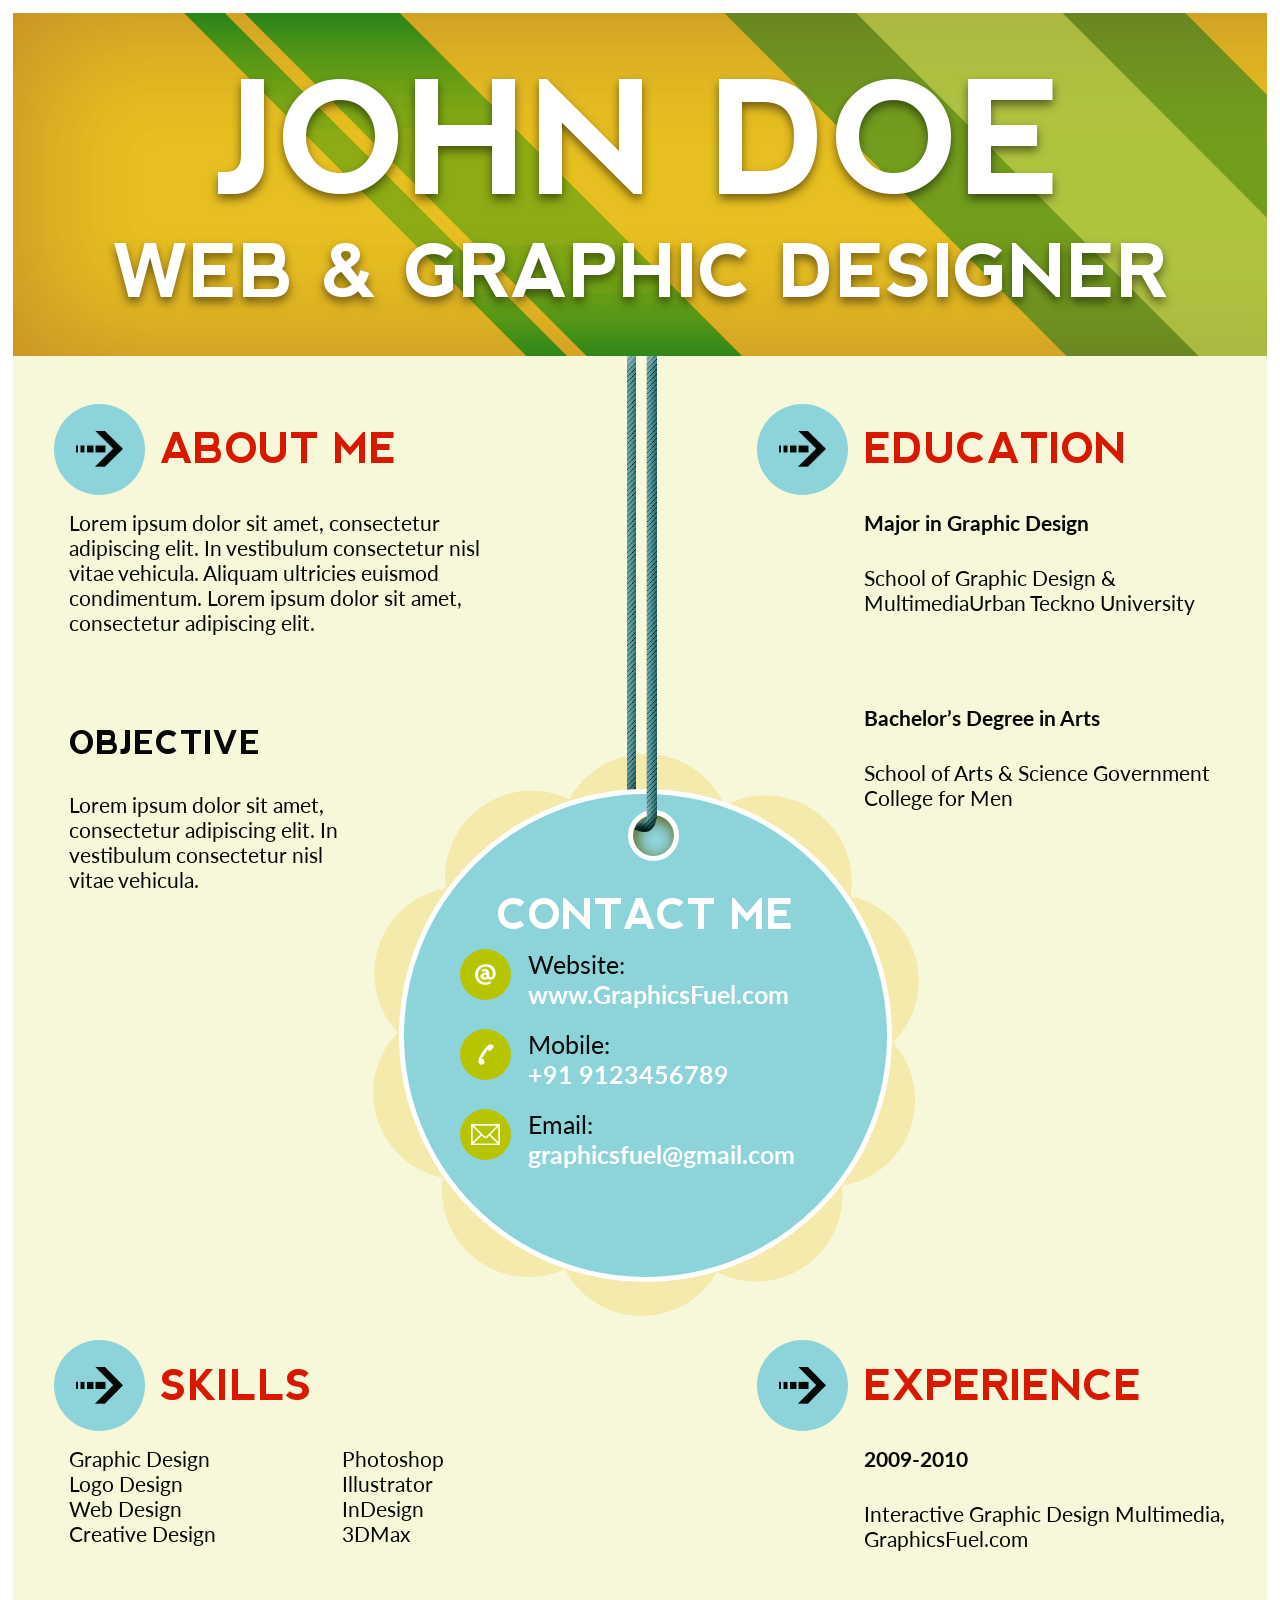
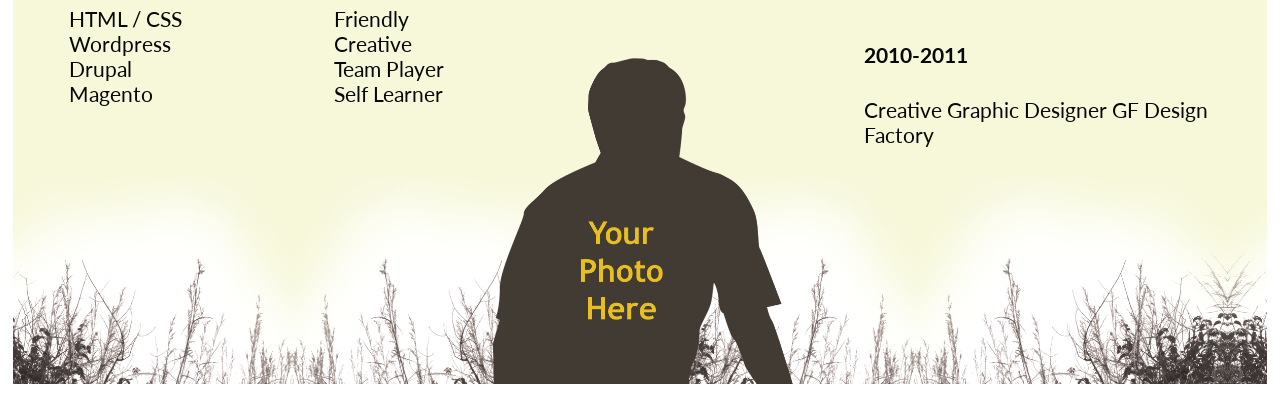
==== site/index.html @ 13156b07 "first commit" ====
<!DOCTYPE html>
<html>
  <head>
    <title>RESUME</title>
    <link rel="stylesheet" href="style.css">
    <link href="https://fonts.googleapis.com/css?family=Lato:300,400,700|Open+Sans:300,400,700" rel="stylesheet">
  </head>
  <body>
    <div class="wrapper">
      <header class="header">
        <div class="row header__row">
          <h1 class="header__title">John Doe</h1>
          <h2 class="header__subtitle">web &amp; Graphic designer</h2>
        </div>
      </header>
      <main class="main">
        <div class="container main__container container_first">
          <div class="container__block container__block_top">
            <div class="container__sphere"><img class="icon container__icon" src="images/arrow.png"></div>
            <h1 class="container__title">ABOUT  Me</h1>
          </div>
          <div class="container__block container__block_midle">
            <p class="container__text">Lorem ipsum dolor sit amet, consectetur adipiscing elit. In vestibulum consectetur nisl vitae vehicula. Aliquam ultricies euismod condimentum. Lorem ipsum dolor sit amet, consectetur adipiscing elit.</p>
          </div>
          <div class="container__block container__block_bottom">
            <h2 class="container__subtitle container__subtitle_bold">Objective</h2>
            <p class="container__text container__text_small">Lorem ipsum dolor sit amet, consectetur adipiscing elit. In vestibulum consectetur nisl vitae vehicula.</p>
          </div>
        </div>
        <div class="container main__container container_second">
          <div class="container__block container__block_top">
            <div class="container__sphere"><img class="icon container__icon" src="images/arrow.png"></div>
            <h1 class="container__title">Education</h1>
          </div>
          <div class="container__block container__block_midle">
            <h3 class="container__subtitle">Major in Graphic Design</h3>
            <p class="container__text">School of Graphic Design &amp; MultimediaUrban Teckno University</p>
          </div>
          <div class="container__block container__block_bottom">
            <h3 class="container__subtitle">Bachelor’s Degree in Arts</h3>
            <p class="container__text">School of Arts &amp; Science Government College for Men</p>
          </div>
        </div>
        <div class="container main__container container_third">
          <div class="container__block container__block_top">
            <div class="container__sphere"><img class="icon container__icon" src="images/arrow.png"></div>
            <h1 class="container__title">skills</h1>
          </div>
          <div class="container__block container__block_midle container__block_lists">
            <ul class="container__list">
              <li class="list__item">Graphic Design</li>
              <li class="list__item">Logo Design</li>
              <li class="list__item">Web Design</li>
              <li class="list__item">Creative Design</li>
            </ul>
            <ul class="container__list">
              <li class="list__item">Photoshop</li>
              <li class="list__item">Illustrator</li>
              <li class="list__item">InDesign</li>
              <li class="list__item">3DMax</li>
            </ul>
          </div>
          <div class="container__block container__block_bottom container__block_lists">
            <ul class="container__list">
              <li class="list__item">HTML / CSS</li>
              <li class="list__item">Wordpress</li>
              <li class="list__item">Drupal</li>
              <li class="list__item">Magento</li>
            </ul>
            <ul class="container__list">
              <li class="list__item">Friendly</li>
              <li class="list__item">Creative</li>
              <li class="list__item">Team Player</li>
              <li class="list__item">Self Learner</li>
            </ul>
          </div>
        </div>
        <div class="container main__container container_fourth">
          <div class="container__block container__block_top">
            <div class="container__sphere"><img class="icon container__icon" src="images/arrow.png"></div>
            <h1 class="container__title">experience</h1>
          </div>
          <div class="container__block container__block_midle">
            <h3 class="container__subtitle">2009-2010</h3>
            <p class="container__text">Interactive Graphic Design Multimedia, GraphicsFuel.com</p>
          </div>
          <div class="container__block container__block_bottom">
            <h3 class="container__subtitle">2010-2011</h3>
            <p class="container__text">Creative Graphic Designer GF Design Factory</p>
          </div>
        </div>
        <div class="contact-box main__contact-box">
          <div class="contact-box__rope contact-box__rope_back"></div>
          <div class="contact-box__bubble-wrapper">
            <div class="contact-box__sphere">
              <div class="contact-box__hole"></div>
              <div class="contact-box__rope contact-box__rope_front"></div>
              <h1 class="contact-box__title contact-box__title_big">contact me</h1>
              <div class="contact-box__website-box">
                <div class="contact-box__sphere_small"><img class="contact-box__icon" src="images/contactBoxWebsite.png"></div>
                <div class="contact-box__info">
                  <h4 class="contact-box__title">Website:</h4>
                  <p class="contact-box__website">www.GraphicsFuel.com</p>
                </div>
              </div>
              <div class="contact-box__phone-box">
                <div class="contact-box__sphere_small"><img class="contact-box__icon" src="images/contactBoxPhone.png"></div>
                <div class="contact-box__info">
                  <h4 class="contact-box__title">Mobile:</h4>
                  <p class="contact-box__phone">+91 9123456789</p>
                </div>
              </div>
              <div class="contact-box__email-box">
                <div class="contact-box__sphere_small"><img class="contact-box__icon" src="images/contactBoxEmail.png"></div>
                <div class="contact-box__info">
                  <h4 class="contact-box__title">Email:</h4>
                  <p class="contact-box__email">graphicsfuel@gmail.com</p>
                </div>
              </div>
            </div>
          </div>
        </div>
      </main>
      <footer class="footer">
        <div class="footer__photo"></div>
      </footer>
    </div>
  </body>
  <script>
    //удаление рекламы хостинга после футера
    document.body.querySelector('.cbalink').remove();
  </script>
</html>
---- site/style.css ----
@font-face{font-family:'nevis-Bold';src:url("fonts/nevis-Bold/nevis-Bold.eot?#iefix") format("embedded-opentype"),url("fonts/nevis-Bold/nevis-Bold.woff") format("woff"),url("nevis-Bold.ttf") format("truetype"),url("fonts/nevis-Bold/nevis-Bold.svg#nevis-Bold") format("svg");font-weight:normal;font-style:normal}@font-face{font-family:'TrebuchetMS-Bold';src:url("fonts/TrebuchetMS-Bold/TrebuchetMS-Bold.eot?#iefix") format("embedded-opentype"),url("fonts/TrebuchetMS-Bold/TrebuchetMS-Bold.woff") format("woff"),url("TrebuchetMS-Bold.ttf") format("truetype"),url("fonts/TrebuchetMS-Bold/TrebuchetMS-Bold.svg#TrebuchetMS-Bold") format("svg");font-weight:normal;font-style:normal}*{margin:0;padding:0}.cbalink{display:none !important}.wrapper{margin:1.4902vh;-webkit-box-sizing:border-box;box-sizing:border-box;background-color:#f7f8da}.header{display:-webkit-box;display:-webkit-flex;display:-ms-flexbox;display:flex;-webkit-box-pack:justify;-webkit-justify-content:space-between;-ms-flex-pack:justify;justify-content:space-between}.header__row{display:-webkit-box;display:-webkit-flex;display:-ms-flexbox;display:flex;-webkit-box-orient:vertical;-webkit-box-direction:normal;-webkit-flex-direction:column;-ms-flex-direction:column;flex-direction:column;-webkit-box-pack:center;-webkit-justify-content:center;-ms-flex-pack:center;justify-content:center;-webkit-box-align:center;-webkit-align-items:center;-ms-flex-align:center;align-items:center;background:url("images/top.png") left top no-repeat;background-size:cover;-webkit-box-sizing:border-box;box-sizing:border-box;width:100%;padding:2.94118% 0 3.29412%;z-index:10}.header__title,.header__subtitle{font-size:12.27451vw;text-shadow:0 5px 10px rgba(0,0,0,0.5);color:#fff;font-family:"nevis-Bold";font-weight:700;text-transform:uppercase}.header__subtitle{font-size:5.72549vw}.main{display:-webkit-box;display:-webkit-flex;display:-ms-flexbox;display:flex;-webkit-flex-wrap:wrap;-ms-flex-wrap:wrap;flex-wrap:wrap;padding:1.88235vw 3.17647vw 0;width:100%;-webkit-box-sizing:border-box;box-sizing:border-box;-webkit-box-pack:justify;-webkit-justify-content:space-between;-ms-flex-pack:justify;justify-content:space-between;text-align:left;font-family:Lato;position:relative}.main__container{display:-webkit-box;display:-webkit-flex;display:-ms-flexbox;display:flex;-webkit-box-orient:vertical;-webkit-box-direction:normal;-webkit-flex-direction:column;-ms-flex-direction:column;flex-direction:column;-webkit-box-pack:start;-webkit-justify-content:flex-start;-ms-flex-pack:start;justify-content:flex-start;-webkit-box-align:start;-webkit-align-items:flex-start;-ms-flex-align:start;align-items:flex-start;-webkit-flex-wrap:wrap;-ms-flex-wrap:wrap;flex-wrap:wrap;width:40%;margin-top:1.88235vw;-webkit-box-sizing:border-box;box-sizing:border-box}.main__container:nth-of-type(1),.main__container:nth-of-type(2){margin-bottom:30.78431vw}.main__container:nth-of-type(2n) .container__block_midle{margin-left:8.35294vw}.main__container:nth-of-type(2n) .container__block_bottom,.main__container:nth-of-type(2n) .container__block_midle{margin-left:8.35294vw}.main__contact-box{left:28.66667%;top:28.03922%;width:42.66667vw;height:43.92157vw;position:absolute}.container__block{display:-webkit-box;display:-webkit-flex;display:-ms-flexbox;display:flex;-webkit-box-orient:vertical;-webkit-box-direction:normal;-webkit-flex-direction:column;-ms-flex-direction:column;flex-direction:column}.container__block_top{-webkit-box-orient:horizontal;-webkit-box-direction:normal;-webkit-flex-direction:row;-ms-flex-direction:row;flex-direction:row;-webkit-box-align:center;-webkit-align-items:center;-ms-flex-align:center;align-items:center;margin-bottom:1.17647vw}.container__block_midle{padding-bottom:2.47059vw;margin-bottom:2.23529vw}.container__block_bottom,.container__block_midle{margin-left:1.17647vw}.container__block_lists{-webkit-box-orient:horizontal;-webkit-box-direction:normal;-webkit-flex-direction:row;-ms-flex-direction:row;flex-direction:row;-webkit-box-pack:justify;-webkit-justify-content:space-between;-ms-flex-pack:justify;justify-content:space-between;width:100%;-webkit-box-sizing:border-box;box-sizing:border-box}.container__sphere{display:-webkit-box;display:-webkit-flex;display:-ms-flexbox;display:flex;-webkit-box-pack:center;-webkit-justify-content:center;-ms-flex-pack:center;justify-content:center;-webkit-box-align:center;-webkit-align-items:center;-ms-flex-align:center;align-items:center;width:7.09804vw;height:7.09804vw;margin-right:1.21569vw;-webkit-border-radius:50% 50%;border-radius:50% 50%;background-color:#8dd4da}.container__icon{width:51.9337%;height:40.33149%}.container__title{font-family:"nevis-Bold";font-size:3.2549vw;color:#d91800;font-weight:700;text-transform:uppercase}.container__subtitle,.container__text{font-weight:700;color:#060808;font-size:1.64706vw;margin-bottom:2.35294vw}.container__subtitle_bold{font-family:"nevis-Bold";font-size:2.47059vw;font-weight:700;text-transform:uppercase}.container__text{font-weight:400}.container__text_small{width:60%}.container__list{margin-right:20%}.list__item{list-style-type:none;font-size:1.64706vw;color:#060808;font-weight:400}.contact-box__bubble-wrapper{width:100%;height:100%;background:url("images/bubble-wrapper.png") left top no-repeat;background-size:cover;-webkit-box-sizing:border-box;box-sizing:border-box;display:-webkit-box;display:-webkit-flex;display:-ms-flexbox;display:flex;-webkit-box-pack:center;-webkit-justify-content:center;-ms-flex-pack:center;justify-content:center;-webkit-box-align:center;-webkit-align-items:center;-ms-flex-align:center;align-items:center}.contact-box__icon{width:1.76471vw;height:auto}.contact-box__icon:last-of-type{height:1.64706vw;width:auto}.contact-box__title{color:#060808;font-weight:400;font-size:1.96078vw}.contact-box__title_big{font-size:3.2549vw;color:#fff;font-family:"nevis-Bold";text-transform:uppercase}.contact-box__hole{width:3.21569vw;height:3.21569vw;-webkit-box-shadow:inset .19608vw .35294vw 1.13725vw #5b5800;box-shadow:inset .19608vw .35294vw 1.13725vw #5b5800;border:.39216vw solid #fff;-webkit-border-radius:50% 50%;border-radius:50% 50%;position:absolute;top:1.29412vw;left:46.23162%}.contact-box__rope{position:absolute}.contact-box__rope_front{height:37.64706vw;width:1.84314vw;margin-left:-0.1%;background:url("images/ropeFront.png") left top no-repeat;background-size:cover;z-index:3;bottom:92%}.contact-box__rope_back{height:38.03922vw;width:.70588vw;background:url("images/ropeBack.png") left top no-repeat;background-size:cover;z-index:0;left:46.5%;bottom:85%}.contact-box__sphere{width:37.72549vw;height:37.72549vw;border:.39216vw solid #fff;-webkit-border-radius:50% 50%;border-radius:50% 50%;background-color:#8dd4da;display:-webkit-box;display:-webkit-flex;display:-ms-flexbox;display:flex;-webkit-box-orient:vertical;-webkit-box-direction:normal;-webkit-flex-direction:column;-ms-flex-direction:column;flex-direction:column;-webkit-box-pack:center;-webkit-justify-content:center;-ms-flex-pack:center;justify-content:center;-webkit-box-align:center;-webkit-align-items:center;-ms-flex-align:center;align-items:center;position:relative}.contact-box__sphere_small{width:4vw;height:4vw;-webkit-border-radius:50% 50%;border-radius:50% 50%;background-color:#b6c500;display:-webkit-box;display:-webkit-flex;display:-ms-flexbox;display:flex;-webkit-box-pack:center;-webkit-justify-content:center;-ms-flex-pack:center;justify-content:center;-webkit-box-align:center;-webkit-align-items:center;-ms-flex-align:center;align-items:center;margin-right:1.33333vw}.contact-box__website-box,.contact-box__phone-box,.contact-box__email-box{width:29.01961vw;margin:.78431vw 0;display:-webkit-box;display:-webkit-flex;display:-ms-flexbox;display:flex;-webkit-box-orient:horizontal;-webkit-box-direction:normal;-webkit-flex-direction:row;-ms-flex-direction:row;flex-direction:row;-webkit-flex-wrap:wrap;-ms-flex-wrap:wrap;flex-wrap:wrap}.contact-box__website,.contact-box__phone,.contact-box__email{color:#fff;font-size:1.96078vw;font-weight:700}.footer{background:url("images/footer.png") left top no-repeat;background-size:cover;-webkit-box-sizing:border-box;box-sizing:border-box;height:16.19608vw;position:relative}.footer__photo{background:url("images/photo.png") left top no-repeat;background-size:cover;width:23.4902vw;height:25.45098vw;bottom:0;margin-left:38.23529%;position:absolute}
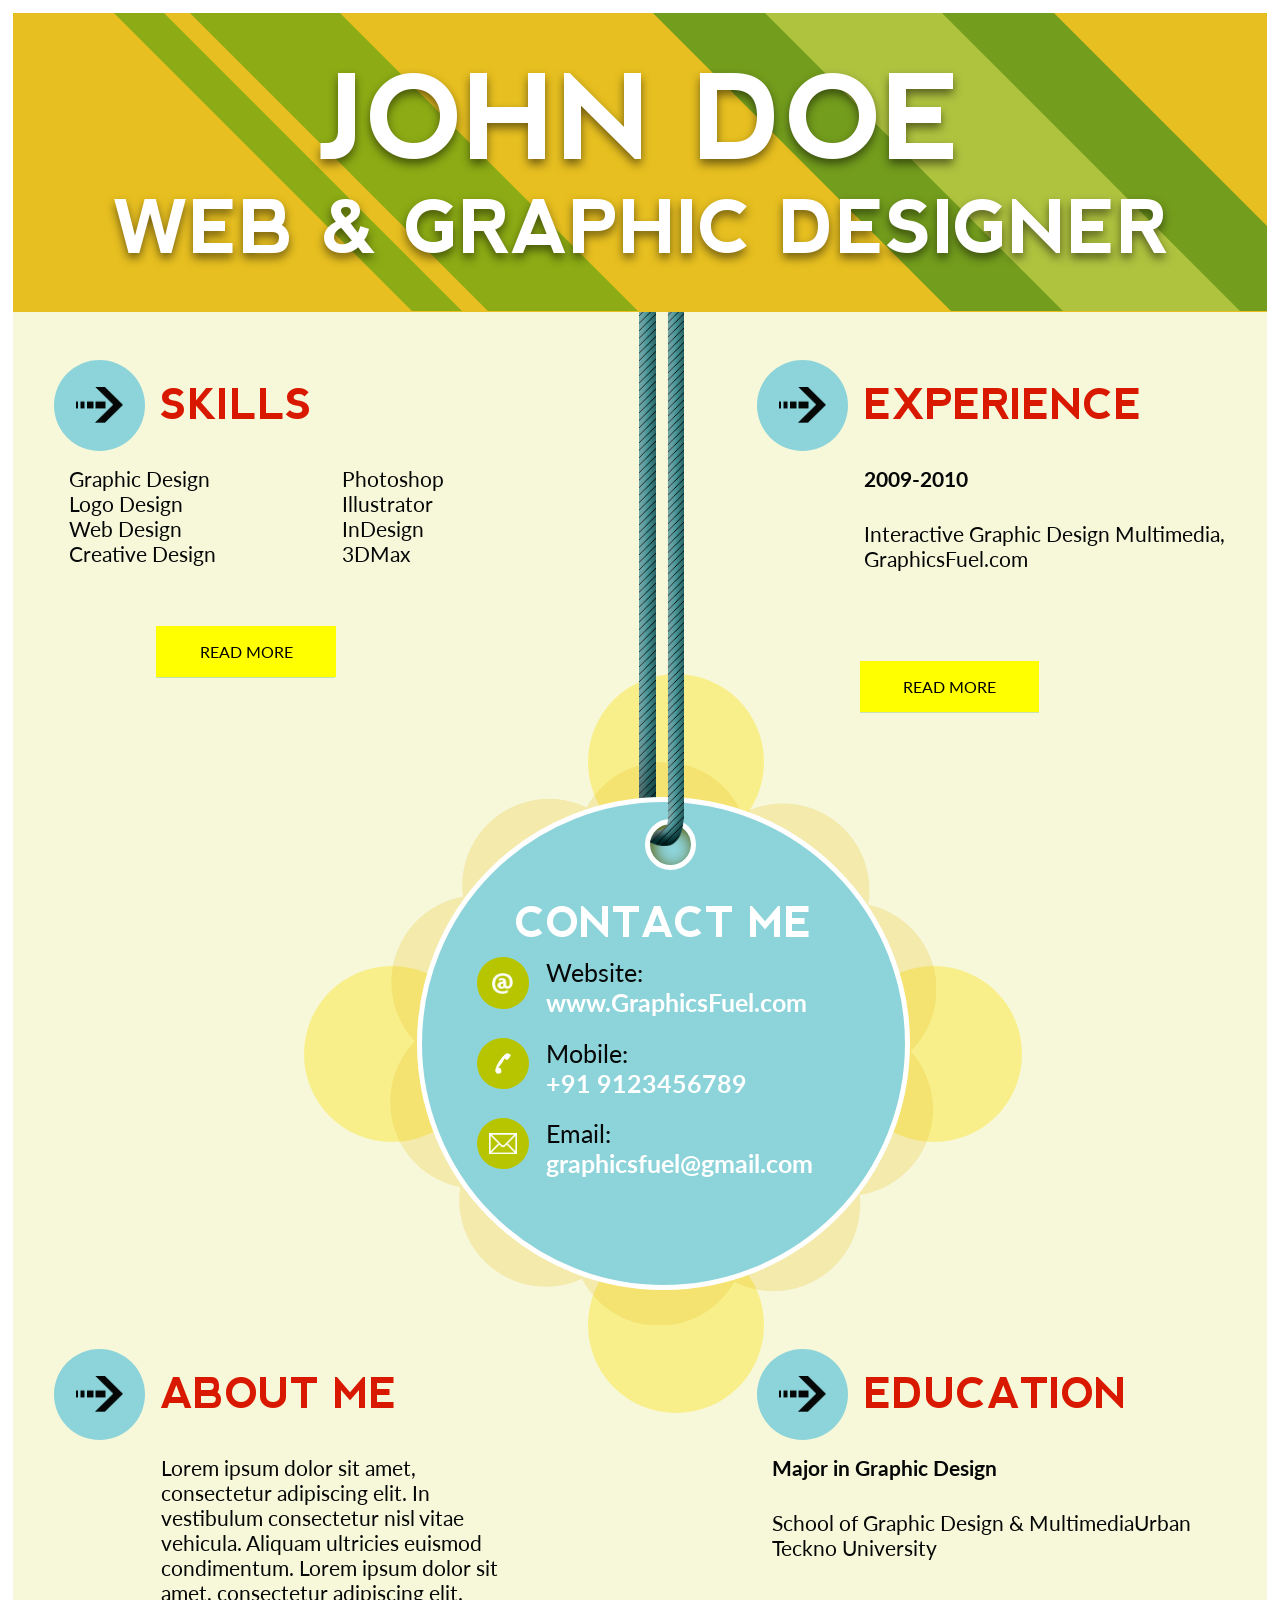
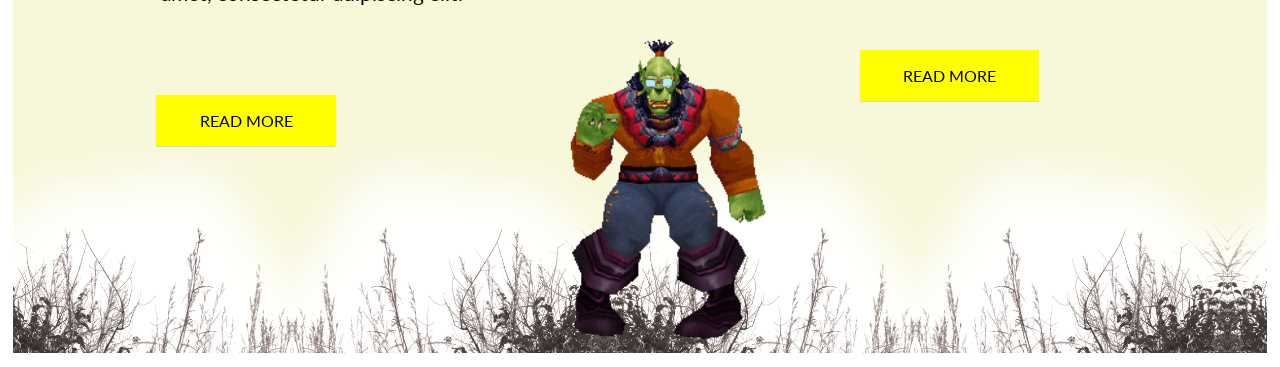
==== commit 0d6d09fc: "add animation & debug + create new css styles & new html structure" ====
--- a/site/index.html
+++ b/site/index.html
@@ -8,6 +8,15 @@
   <body>
     <div class="wrapper">
       <header class="header">
+        <div class="header__skew-blok skew-blok skew-blok_right">
+          <div class="skew-blok__skew-elem skew-blok__skew-elem_big-right">
+            <div class="skew-blok__skew-elem skew-blok__skew-elem_small-right"></div>
+          </div>
+        </div>
+        <div class="header__skew-blok skew-blok skew-blok_left">
+          <div class="skew-blok__skew-elem skew-blok__skew-elem_big-left"></div>
+          <div class="skew-blok__skew-elem skew-blok__skew-elem_small-left"></div>
+        </div>
         <div class="row header__row">
           <h1 class="header__title">John Doe</h1>
           <h2 class="header__subtitle">web &amp; Graphic designer</h2>
@@ -16,34 +25,10 @@
       <main class="main">
         <div class="container main__container container_first">
           <div class="container__block container__block_top">
-            <div class="container__sphere"><img class="icon container__icon" src="images/arrow.png"></div>
-            <h1 class="container__title">ABOUT  Me</h1>
-          </div>
-          <div class="container__block container__block_midle">
-            <p class="container__text">Lorem ipsum dolor sit amet, consectetur adipiscing elit. In vestibulum consectetur nisl vitae vehicula. Aliquam ultricies euismod condimentum. Lorem ipsum dolor sit amet, consectetur adipiscing elit.</p>
-          </div>
-          <div class="container__block container__block_bottom">
-            <h2 class="container__subtitle container__subtitle_bold">Objective</h2>
-            <p class="container__text container__text_small">Lorem ipsum dolor sit amet, consectetur adipiscing elit. In vestibulum consectetur nisl vitae vehicula.</p>
-          </div>
-        </div>
-        <div class="container main__container container_second">
-          <div class="container__block container__block_top">
-            <div class="container__sphere"><img class="icon container__icon" src="images/arrow.png"></div>
-            <h1 class="container__title">Education</h1>
-          </div>
-          <div class="container__block container__block_midle">
-            <h3 class="container__subtitle">Major in Graphic Design</h3>
-            <p class="container__text">School of Graphic Design &amp; MultimediaUrban Teckno University</p>
-          </div>
-          <div class="container__block container__block_bottom">
-            <h3 class="container__subtitle">Bachelor’s Degree in Arts</h3>
-            <p class="container__text">School of Arts &amp; Science Government College for Men</p>
-          </div>
-        </div>
-        <div class="container main__container container_third">
-          <div class="container__block container__block_top">
-            <div class="container__sphere"><img class="icon container__icon" src="images/arrow.png"></div>
+            <div class="container__sphere">
+              <div class="container__icon_front"><img class="icon container__icon" src="images/arrow.png"></div>
+              <div class="container__icon_back"><img class="icon container__icon" src="images/gear.svg"></div>
+            </div>
             <h1 class="container__title">skills</h1>
           </div>
           <div class="container__block container__block_midle container__block_lists">
@@ -60,7 +45,7 @@
               <li class="list__item">3DMax</li>
             </ul>
           </div>
-          <div class="container__block container__block_bottom container__block_lists">
+          <div class="container__block container__block_bottom container__block_lists hide">
             <ul class="container__list">
               <li class="list__item">HTML / CSS</li>
               <li class="list__item">Wordpress</li>
@@ -74,24 +59,60 @@
               <li class="list__item">Self Learner</li>
             </ul>
           </div>
-        </div>
-        <div class="container main__container container_fourth">
-          <div class="container__block container__block_top">
-            <div class="container__sphere"><img class="icon container__icon" src="images/arrow.png"></div>
+          <input class="container-button__checkbox hide" type="checkbox" id="checkbox_1">
+          <label for="checkbox_1" onclick="chekSize(this)">
+            <div class="container-button">
+              <div class="container-button__sides">
+                <div class="container-button__side container-button__side_front"> 
+                  <p>read more</p>
+                </div>
+                <div class="container-button__side container-button__side_back"> 
+                  <p>hide</p>
+                </div>
+              </div>
+            </div>
+          </label>
+        </div>
+        <div class="container main__container container_second">
+          <div class="container__block container__block_top">
+            <div class="container__sphere">
+              <div class="container__icon_front"><img class="icon container__icon" src="images/arrow.png"></div>
+              <div class="container__icon_back"><img class="icon container__icon" src="images/gear.svg"></div>
+            </div>
             <h1 class="container__title">experience</h1>
           </div>
           <div class="container__block container__block_midle">
             <h3 class="container__subtitle">2009-2010</h3>
             <p class="container__text">Interactive Graphic Design Multimedia, GraphicsFuel.com</p>
           </div>
-          <div class="container__block container__block_bottom">
+          <div class="container__block container__block_bottom hide">
             <h3 class="container__subtitle">2010-2011</h3>
             <p class="container__text">Creative Graphic Designer GF Design Factory</p>
           </div>
-        </div>
-        <div class="contact-box main__contact-box">
-          <div class="contact-box__rope contact-box__rope_back"></div>
-          <div class="contact-box__bubble-wrapper">
+          <input class="container-button__checkbox hide" type="checkbox" id="checkbox_2">
+          <label for="checkbox_2" onclick="chekSize(this)">
+            <div class="container-button">
+              <div class="container-button__sides">
+                <div class="container-button__side container-button__side_front"> 
+                  <p>read more</p>
+                </div>
+                <div class="container-button__side container-button__side_back"> 
+                  <p>hide</p>
+                </div>
+              </div>
+            </div>
+          </label>
+        </div>
+        <div class="contact-box_wrap">
+          <div class="contact-box main__contact-box">
+            <div class="contact-box__rope contact-box__rope_back"></div>
+            <div class="contact-box__bubble-wrapper"></div>
+            <div class="contact-box__circles-wrapper">
+              <div class="contact-box__circle contact-box__circle_top"></div>
+              <div class="contact-box__circle contact-box__circle_right"></div>
+              <div class="contact-box__circle contact-box__circle_bottom"></div>
+              <div class="contact-box__circle contact-box__circle_left"></div>
+            </div>
             <div class="contact-box__sphere">
               <div class="contact-box__hole"></div>
               <div class="contact-box__rope contact-box__rope_front"></div>
@@ -120,6 +141,65 @@
             </div>
           </div>
         </div>
+        <div class="container main__container container_third">
+          <div class="container__block container__block_top">
+            <div class="container__sphere">
+              <div class="container__icon_front"><img class="icon container__icon" src="images/arrow.png"></div>
+              <div class="container__icon_back"><img class="icon container__icon" src="images/gear.svg"></div>
+            </div>
+            <h1 class="container__title">ABOUT  Me</h1>
+          </div>
+          <div class="container__block container__block_midle">
+            <p class="container__text">Lorem ipsum dolor sit amet, consectetur adipiscing elit. In vestibulum consectetur nisl vitae vehicula. Aliquam ultricies euismod condimentum. Lorem ipsum dolor sit amet, consectetur adipiscing elit.</p>
+          </div>
+          <div class="container__block container__block_bottom hide">
+            <h2 class="container__subtitle container__subtitle_bold">Objective</h2>
+            <p class="container__text container__text_small">Lorem ipsum dolor sit amet, consectetur adipiscing elit. In vestibulum consectetur nisl vitae vehicula.</p>
+          </div>
+          <input class="container-button__checkbox hide" type="checkbox" id="checkbox_3">
+          <label for="checkbox_3" onclick="chekSize(this)">
+            <div class="container-button">
+              <div class="container-button__sides">
+                <div class="container-button__side container-button__side_front"> 
+                  <p>read more</p>
+                </div>
+                <div class="container-button__side container-button__side_back"> 
+                  <p>hide</p>
+                </div>
+              </div>
+            </div>
+          </label>
+        </div>
+        <div class="container main__container container_fourth">
+          <div class="container__block container__block_top">
+            <div class="container__sphere">
+              <div class="container__icon_front"><img class="icon container__icon" src="images/arrow.png"></div>
+              <div class="container__icon_back"><img class="icon container__icon" src="images/gear.svg"></div>
+            </div>
+            <h1 class="container__title">Education</h1>
+          </div>
+          <div class="container__block container__block_midle">
+            <h3 class="container__subtitle">Major in Graphic Design</h3>
+            <p class="container__text">School of Graphic Design &amp; MultimediaUrban Teckno University</p>
+          </div>
+          <div class="container__block container__block_bottom hide">
+            <h3 class="container__subtitle">Bachelor’s Degree in Arts</h3>
+            <p class="container__text">School of Arts &amp; Science Government College for Men</p>
+          </div>
+          <input class="container-button__checkbox hide" type="checkbox" id="checkbox_4">
+          <label for="checkbox_4" onclick="chekSize(this)">
+            <div class="container-button">
+              <div class="container-button__sides">
+                <div class="container-button__side container-button__side_front"> 
+                  <p>read more</p>
+                </div>
+                <div class="container-button__side container-button__side_back"> 
+                  <p>hide</p>
+                </div>
+              </div>
+            </div>
+          </label>
+        </div>
       </main>
       <footer class="footer">
         <div class="footer__photo"></div>
@@ -128,6 +208,17 @@
   </body>
   <script>
     //удаление рекламы хостинга после футера
-    document.body.querySelector('.cbalink').remove();
+    if (document.body.querySelector('.cbalink'))
+    	document.body.querySelector('.cbalink').remove();
+    //
+    function chekSize(e) {
+    let elem = e.parentElement.children
+    	//e.parentElement.children[2]
+    	//console.log(e.parentElement.children[3])
+    	if (!elem[3].checked)
+    		elem[2].classList.remove('hide')
+    	else
+    		elem[2].classList.add('hide')
+    }
   </script>
 </html>
--- a/site/style.css
+++ b/site/style.css
@@ -1 +1 @@
-@font-face{font-family:'nevis-Bold';src:url("fonts/nevis-Bold/nevis-Bold.eot?#iefix") format("embedded-opentype"),url("fonts/nevis-Bold/nevis-Bold.woff") format("woff"),url("nevis-Bold.ttf") format("truetype"),url("fonts/nevis-Bold/nevis-Bold.svg#nevis-Bold") format("svg");font-weight:normal;font-style:normal}@font-face{font-family:'TrebuchetMS-Bold';src:url("fonts/TrebuchetMS-Bold/TrebuchetMS-Bold.eot?#iefix") format("embedded-opentype"),url("fonts/TrebuchetMS-Bold/TrebuchetMS-Bold.woff") format("woff"),url("TrebuchetMS-Bold.ttf") format("truetype"),url("fonts/TrebuchetMS-Bold/TrebuchetMS-Bold.svg#TrebuchetMS-Bold") format("svg");font-weight:normal;font-style:normal}*{margin:0;padding:0}.cbalink{display:none !important}.wrapper{margin:1.4902vh;-webkit-box-sizing:border-box;box-sizing:border-box;background-color:#f7f8da}.header{display:-webkit-box;display:-webkit-flex;display:-ms-flexbox;display:flex;-webkit-box-pack:justify;-webkit-justify-content:space-between;-ms-flex-pack:justify;justify-content:space-between}.header__row{display:-webkit-box;display:-webkit-flex;display:-ms-flexbox;display:flex;-webkit-box-orient:vertical;-webkit-box-direction:normal;-webkit-flex-direction:column;-ms-flex-direction:column;flex-direction:column;-webkit-box-pack:center;-webkit-justify-content:center;-ms-flex-pack:center;justify-content:center;-webkit-box-align:center;-webkit-align-items:center;-ms-flex-align:center;align-items:center;background:url("images/top.png") left top no-repeat;background-size:cover;-webkit-box-sizing:border-box;box-sizing:border-box;width:100%;padding:2.94118% 0 3.29412%;z-index:10}.header__title,.header__subtitle{font-size:12.27451vw;text-shadow:0 5px 10px rgba(0,0,0,0.5);color:#fff;font-family:"nevis-Bold";font-weight:700;text-transform:uppercase}.header__subtitle{font-size:5.72549vw}.main{display:-webkit-box;display:-webkit-flex;display:-ms-flexbox;display:flex;-webkit-flex-wrap:wrap;-ms-flex-wrap:wrap;flex-wrap:wrap;padding:1.88235vw 3.17647vw 0;width:100%;-webkit-box-sizing:border-box;box-sizing:border-box;-webkit-box-pack:justify;-webkit-justify-content:space-between;-ms-flex-pack:justify;justify-content:space-between;text-align:left;font-family:Lato;position:relative}.main__container{display:-webkit-box;display:-webkit-flex;display:-ms-flexbox;display:flex;-webkit-box-orient:vertical;-webkit-box-direction:normal;-webkit-flex-direction:column;-ms-flex-direction:column;flex-direction:column;-webkit-box-pack:start;-webkit-justify-content:flex-start;-ms-flex-pack:start;justify-content:flex-start;-webkit-box-align:start;-webkit-align-items:flex-start;-ms-flex-align:start;align-items:flex-start;-webkit-flex-wrap:wrap;-ms-flex-wrap:wrap;flex-wrap:wrap;width:40%;margin-top:1.88235vw;-webkit-box-sizing:border-box;box-sizing:border-box}.main__container:nth-of-type(1),.main__container:nth-of-type(2){margin-bottom:30.78431vw}.main__container:nth-of-type(2n) .container__block_midle{margin-left:8.35294vw}.main__container:nth-of-type(2n) .container__block_bottom,.main__container:nth-of-type(2n) .container__block_midle{margin-left:8.35294vw}.main__contact-box{left:28.66667%;top:28.03922%;width:42.66667vw;height:43.92157vw;position:absolute}.container__block{display:-webkit-box;display:-webkit-flex;display:-ms-flexbox;display:flex;-webkit-box-orient:vertical;-webkit-box-direction:normal;-webkit-flex-direction:column;-ms-flex-direction:column;flex-direction:column}.container__block_top{-webkit-box-orient:horizontal;-webkit-box-direction:normal;-webkit-flex-direction:row;-ms-flex-direction:row;flex-direction:row;-webkit-box-align:center;-webkit-align-items:center;-ms-flex-align:center;align-items:center;margin-bottom:1.17647vw}.container__block_midle{padding-bottom:2.47059vw;margin-bottom:2.23529vw}.container__block_bottom,.container__block_midle{margin-left:1.17647vw}.container__block_lists{-webkit-box-orient:horizontal;-webkit-box-direction:normal;-webkit-flex-direction:row;-ms-flex-direction:row;flex-direction:row;-webkit-box-pack:justify;-webkit-justify-content:space-between;-ms-flex-pack:justify;justify-content:space-between;width:100%;-webkit-box-sizing:border-box;box-sizing:border-box}.container__sphere{display:-webkit-box;display:-webkit-flex;display:-ms-flexbox;display:flex;-webkit-box-pack:center;-webkit-justify-content:center;-ms-flex-pack:center;justify-content:center;-webkit-box-align:center;-webkit-align-items:center;-ms-flex-align:center;align-items:center;width:7.09804vw;height:7.09804vw;margin-right:1.21569vw;-webkit-border-radius:50% 50%;border-radius:50% 50%;background-color:#8dd4da}.container__icon{width:51.9337%;height:40.33149%}.container__title{font-family:"nevis-Bold";font-size:3.2549vw;color:#d91800;font-weight:700;text-transform:uppercase}.container__subtitle,.container__text{font-weight:700;color:#060808;font-size:1.64706vw;margin-bottom:2.35294vw}.container__subtitle_bold{font-family:"nevis-Bold";font-size:2.47059vw;font-weight:700;text-transform:uppercase}.container__text{font-weight:400}.container__text_small{width:60%}.container__list{margin-right:20%}.list__item{list-style-type:none;font-size:1.64706vw;color:#060808;font-weight:400}.contact-box__bubble-wrapper{width:100%;height:100%;background:url("images/bubble-wrapper.png") left top no-repeat;background-size:cover;-webkit-box-sizing:border-box;box-sizing:border-box;display:-webkit-box;display:-webkit-flex;display:-ms-flexbox;display:flex;-webkit-box-pack:center;-webkit-justify-content:center;-ms-flex-pack:center;justify-content:center;-webkit-box-align:center;-webkit-align-items:center;-ms-flex-align:center;align-items:center}.contact-box__icon{width:1.76471vw;height:auto}.contact-box__icon:last-of-type{height:1.64706vw;width:auto}.contact-box__title{color:#060808;font-weight:400;font-size:1.96078vw}.contact-box__title_big{font-size:3.2549vw;color:#fff;font-family:"nevis-Bold";text-transform:uppercase}.contact-box__hole{width:3.21569vw;height:3.21569vw;-webkit-box-shadow:inset .19608vw .35294vw 1.13725vw #5b5800;box-shadow:inset .19608vw .35294vw 1.13725vw #5b5800;border:.39216vw solid #fff;-webkit-border-radius:50% 50%;border-radius:50% 50%;position:absolute;top:1.29412vw;left:46.23162%}.contact-box__rope{position:absolute}.contact-box__rope_front{height:37.64706vw;width:1.84314vw;margin-left:-0.1%;background:url("images/ropeFront.png") left top no-repeat;background-size:cover;z-index:3;bottom:92%}.contact-box__rope_back{height:38.03922vw;width:.70588vw;background:url("images/ropeBack.png") left top no-repeat;background-size:cover;z-index:0;left:46.5%;bottom:85%}.contact-box__sphere{width:37.72549vw;height:37.72549vw;border:.39216vw solid #fff;-webkit-border-radius:50% 50%;border-radius:50% 50%;background-color:#8dd4da;display:-webkit-box;display:-webkit-flex;display:-ms-flexbox;display:flex;-webkit-box-orient:vertical;-webkit-box-direction:normal;-webkit-flex-direction:column;-ms-flex-direction:column;flex-direction:column;-webkit-box-pack:center;-webkit-justify-content:center;-ms-flex-pack:center;justify-content:center;-webkit-box-align:center;-webkit-align-items:center;-ms-flex-align:center;align-items:center;position:relative}.contact-box__sphere_small{width:4vw;height:4vw;-webkit-border-radius:50% 50%;border-radius:50% 50%;background-color:#b6c500;display:-webkit-box;display:-webkit-flex;display:-ms-flexbox;display:flex;-webkit-box-pack:center;-webkit-justify-content:center;-ms-flex-pack:center;justify-content:center;-webkit-box-align:center;-webkit-align-items:center;-ms-flex-align:center;align-items:center;margin-right:1.33333vw}.contact-box__website-box,.contact-box__phone-box,.contact-box__email-box{width:29.01961vw;margin:.78431vw 0;display:-webkit-box;display:-webkit-flex;display:-ms-flexbox;display:flex;-webkit-box-orient:horizontal;-webkit-box-direction:normal;-webkit-flex-direction:row;-ms-flex-direction:row;flex-direction:row;-webkit-flex-wrap:wrap;-ms-flex-wrap:wrap;flex-wrap:wrap}.contact-box__website,.contact-box__phone,.contact-box__email{color:#fff;font-size:1.96078vw;font-weight:700}.footer{background:url("images/footer.png") left top no-repeat;background-size:cover;-webkit-box-sizing:border-box;box-sizing:border-box;height:16.19608vw;position:relative}.footer__photo{background:url("images/photo.png") left top no-repeat;background-size:cover;width:23.4902vw;height:25.45098vw;bottom:0;margin-left:38.23529%;position:absolute}
+@font-face{font-family:'nevis-Bold';src:url("fonts/nevis-Bold/nevis-Bold.eot?#iefix") format("embedded-opentype"),url("fonts/nevis-Bold/nevis-Bold.woff") format("woff"),url("nevis-Bold.ttf") format("truetype"),url("fonts/nevis-Bold/nevis-Bold.svg#nevis-Bold") format("svg");font-weight:normal;font-style:normal}@font-face{font-family:'TrebuchetMS-Bold';src:url("fonts/TrebuchetMS-Bold/TrebuchetMS-Bold.eot?#iefix") format("embedded-opentype"),url("fonts/TrebuchetMS-Bold/TrebuchetMS-Bold.woff") format("woff"),url("TrebuchetMS-Bold.ttf") format("truetype"),url("fonts/TrebuchetMS-Bold/TrebuchetMS-Bold.svg#TrebuchetMS-Bold") format("svg");font-weight:normal;font-style:normal}*{margin:0;padding:0}.cbalink{display:none !important}.wrapper{margin:1.4902vh;-webkit-box-sizing:border-box;box-sizing:border-box;background-color:#f7f8da}body{min-width:320px}.header{display:-webkit-box;display:-webkit-flex;display:-ms-flexbox;display:flex;-webkit-box-pack:justify;-webkit-justify-content:space-between;-ms-flex-pack:justify;justify-content:space-between;position:relative;background:#e7bf20;z-index:10;overflow:hidden}.header__row{display:-webkit-box;display:-webkit-flex;display:-ms-flexbox;display:flex;-webkit-box-orient:vertical;-webkit-box-direction:normal;-webkit-flex-direction:column;-ms-flex-direction:column;flex-direction:column;-webkit-box-pack:center;-webkit-justify-content:center;-ms-flex-pack:center;justify-content:center;-webkit-box-align:center;-webkit-align-items:center;-ms-flex-align:center;align-items:center;background-size:cover;-webkit-box-sizing:border-box;box-sizing:border-box;width:100%;padding:2.94118% 0 3.29412%;z-index:5}.header__title,.header__subtitle{font-size:9.27451vw;text-shadow:0 5px 10px rgba(0,0,0,0.5);color:#fff;font-family:"nevis-Bold";font-weight:700;text-transform:uppercase}.header__subtitle{font-size:5.72549vw}.header__skew-blok{height:100%;width:40%;position:absolute}.skew-blok_right{top:0;right:0;display:-webkit-box;display:-webkit-flex;display:-ms-flexbox;display:flex;-webkit-box-pack:end;-webkit-justify-content:flex-end;-ms-flex-pack:end;justify-content:flex-end}.skew-blok_left{top:0;left:0;display:-webkit-box;display:-webkit-flex;display:-ms-flexbox;display:flex;-webkit-box-pack:end;-webkit-justify-content:flex-end;-ms-flex-pack:end;justify-content:flex-end}.skew-blok__skew-elem{height:100%}.skew-blok__skew-elem_big-right{background:#739d1d;width:80%;z-index:3;-webkit-transform:skewX(45deg);-ms-transform:skewX(45deg);transform:skewX(45deg);margin-right:5vw;-webkit-animation:upBig 1.5s linear;animation:upBig 1.5s linear}.skew-blok__skew-elem_small-right{background:#b0c33f;width:44%;margin:0 auto;-webkit-animation:upSmall 1s 1.6s linear forwards;animation:upSmall 1s 1.6s linear forwards;opacity:0}.skew-blok__skew-elem_big-left{background:#8cab14;width:30%;z-index:2;-webkit-transform:skewX(45deg);-ms-transform:skewX(45deg);transform:skewX(45deg);margin:0 2vw;-webkit-box-ordinal-group:2;-webkit-order:1;-ms-flex-order:1;order:1;-webkit-animation:leftBig 2.5s 2.7s linear forwards;animation:leftBig 2.5s 2.7s linear forwards;opacity:0}.skew-blok__skew-elem_small-left{background:#8cab14;width:10%;z-index:1;-webkit-transform:skewX(45deg);-ms-transform:skewX(45deg);transform:skewX(45deg);margin:0;opacity:0;-webkit-animation:leftSmall .7s 5.3s linear forwards;animation:leftSmall .7s 5.3s linear forwards}@-webkit-keyframes upBig{0%{-webkit-transform:skewX(45deg) translateY(100%);transform:skewX(45deg) translateY(100%)}100%{-webkit-transform:skewX(45deg) translateY(0);transform:skewX(45deg) translateY(0)}}@keyframes upBig{0%{-webkit-transform:skewX(45deg) translateY(100%);transform:skewX(45deg) translateY(100%)}100%{-webkit-transform:skewX(45deg) translateY(0);transform:skewX(45deg) translateY(0)}}@-webkit-keyframes upSmall{0%{opacity:1;-webkit-transform:translateY(100%);transform:translateY(100%)}100%{opacity:1;-webkit-transform:translateY(0);transform:translateY(0)}}@keyframes upSmall{0%{opacity:1;-webkit-transform:translateY(100%);transform:translateY(100%)}100%{opacity:1;-webkit-transform:translateY(0);transform:translateY(0)}}@-webkit-keyframes leftBig{0%{-webkit-transform:skewX(45deg) translateX(40vw);transform:skewX(45deg) translateX(40vw);opacity:1}100%{opacity:1;-webkit-transform:skewX(45deg) translateX(0vw);transform:skewX(45deg) translateX(0vw)}}@keyframes leftBig{0%{-webkit-transform:skewX(45deg) translateX(40vw);transform:skewX(45deg) translateX(40vw);opacity:1}100%{opacity:1;-webkit-transform:skewX(45deg) translateX(0vw);transform:skewX(45deg) translateX(0vw)}}@-webkit-keyframes leftSmall{0%{-webkit-transform:skewX(45deg) translateX(5vw);transform:skewX(45deg) translateX(5vw);opacity:1}100%{opacity:1;-webkit-transform:skewX(45deg) translateXS(0vw);transform:skewX(45deg) translateXS(0vw)}}@keyframes leftSmall{0%{-webkit-transform:skewX(45deg) translateX(5vw);transform:skewX(45deg) translateX(5vw);opacity:1}100%{opacity:1;-webkit-transform:skewX(45deg) translateXS(0vw);transform:skewX(45deg) translateXS(0vw)}}.main{display:-webkit-box;display:-webkit-flex;display:-ms-flexbox;display:flex;-webkit-flex-wrap:wrap;-ms-flex-wrap:wrap;flex-wrap:wrap;padding:1.88235vw 3.17647vw 0;width:100%;-webkit-box-sizing:border-box;box-sizing:border-box;-webkit-box-pack:justify;-webkit-justify-content:space-between;-ms-flex-pack:justify;justify-content:space-between;text-align:left;font-family:Lato;position:relative}.main__container{display:-webkit-box;display:-webkit-flex;display:-ms-flexbox;display:flex;-webkit-box-orient:vertical;-webkit-box-direction:normal;-webkit-flex-direction:column;-ms-flex-direction:column;flex-direction:column;-webkit-box-pack:start;-webkit-justify-content:flex-start;-ms-flex-pack:start;justify-content:flex-start;-webkit-box-align:start;-webkit-align-items:flex-start;-ms-flex-align:start;align-items:flex-start;-webkit-flex-wrap:wrap;-ms-flex-wrap:wrap;flex-wrap:wrap;width:40%;margin-top:1.88235vw;-webkit-box-sizing:border-box;box-sizing:border-box;z-index:8}.main__container:nth-of-type(1),.main__container:nth-of-type(2){margin-bottom:3.92157vw}.main__container:nth-of-type(2n) .container__block_midle{margin-left:8.35294vw}.main__container:nth-of-type(2n) .container__block_bottom,.main__container:nth-of-type(2n) .container__block_midle{margin-left:8.35294vw}.main__contact-box{left:28.66667%;width:42.66667vw;height:43.92157vw;position:relative;display:-webkit-box;display:-webkit-flex;display:-ms-flexbox;display:flex;-webkit-box-pack:center;-webkit-justify-content:center;-ms-flex-pack:center;justify-content:center;-webkit-box-align:center;-webkit-align-items:center;-ms-flex-align:center;align-items:center;-webkit-transform:1s;-ms-transform:1s;transform:1s}.container__block{display:-webkit-box;display:-webkit-flex;display:-ms-flexbox;display:flex;-webkit-box-orient:vertical;-webkit-box-direction:normal;-webkit-flex-direction:column;-ms-flex-direction:column;flex-direction:column}.container__block_top{-webkit-box-orient:horizontal;-webkit-box-direction:normal;-webkit-flex-direction:row;-ms-flex-direction:row;flex-direction:row;-webkit-box-align:center;-webkit-align-items:center;-ms-flex-align:center;align-items:center;margin-bottom:1.17647vw}.container__block_midle{padding-bottom:2.47059vw;margin-bottom:2.23529vw}.container__block_bottom,.container__block_midle{margin-left:1.17647vw}.container__block_lists{-webkit-box-orient:horizontal;-webkit-box-direction:normal;-webkit-flex-direction:row;-ms-flex-direction:row;flex-direction:row;-webkit-box-pack:justify;-webkit-justify-content:space-between;-ms-flex-pack:justify;justify-content:space-between;width:100%;-webkit-box-sizing:border-box;box-sizing:border-box}.container__sphere{display:-webkit-box;display:-webkit-flex;display:-ms-flexbox;display:flex;-webkit-box-pack:center;-webkit-justify-content:center;-ms-flex-pack:center;justify-content:center;-webkit-box-align:center;-webkit-align-items:center;-ms-flex-align:center;align-items:center;width:7.09804vw;height:7.09804vw;margin-right:1.21569vw;-webkit-border-radius:50% 50%;border-radius:50% 50%;background-color:#8dd4da;-webkit-transform-style:preserve-3d;transform-style:preserve-3d}.container__icon{width:3.68627vw;height:2.86275vw}.container__icon_front{-webkit-transform:translateZ(2px);transform:translateZ(2px);-webkit-border-radius:50% 50%;border-radius:50% 50%;background-color:#8dd4da;position:absolute;width:4.70588vw;height:4.70588vw;display:-webkit-box;display:-webkit-flex;display:-ms-flexbox;display:flex;-webkit-box-pack:center;-webkit-justify-content:center;-ms-flex-pack:center;justify-content:center;-webkit-box-align:center;-webkit-align-items:center;-ms-flex-align:center;align-items:center;border:none}.container__icon_back{-webkit-transform:translateZ(-2px) rotateY(180deg);transform:translateZ(-2px) rotateY(180deg);-webkit-border-radius:50% 50%;border-radius:50% 50%;background-color:#8dd4da;position:absolute;width:4.70588vw;height:4.70588vw;display:-webkit-box;display:-webkit-flex;display:-ms-flexbox;display:flex;-webkit-box-pack:center;-webkit-justify-content:center;-ms-flex-pack:center;justify-content:center;-webkit-box-align:center;-webkit-align-items:center;-ms-flex-align:center;align-items:center;border:none}.container__icon_back img{width:100%;height:100%}.container__title{font-family:"nevis-Bold";font-size:3.2549vw;color:#d91800;font-weight:700;text-transform:uppercase}.container__subtitle,.container__text{font-weight:700;color:#060808;font-size:1.64706vw;margin-bottom:2.35294vw}.container__subtitle_bold{font-family:"nevis-Bold";font-size:2.47059vw;font-weight:700;text-transform:uppercase}.container__text{font-weight:400}.container__text_small{width:60%}.container__list{margin-right:20%}.container_first .container__sphere,.container_second .container__sphere,.container_third .container__sphere,.container_fourth .container__sphere{-webkit-transition:1s;transition:1s}.container_first:hover .container__sphere,.container_second:hover .container__sphere,.container_third:hover .container__sphere,.container_fourth:hover .container__sphere{-webkit-transform:rotateY(180deg);transform:rotateY(180deg)}.container_first:hover .container__icon_back img,.container_second:hover .container__icon_back img,.container_third:hover .container__icon_back img,.container_fourth:hover .container__icon_back img{-webkit-animation:roll 5s infinite linear forwards;animation:roll 5s infinite linear forwards}.list__item{list-style-type:none;font-size:1.64706vw;color:#060808;font-weight:400}.contact-box_wrap{width:100%}.contact-box__bubble-wrapper{width:100%;height:100%;position:absolute;background:url("images/bubble-wrapper.png") left top no-repeat;background-size:cover;-webkit-box-sizing:border-box;box-sizing:border-box;display:-webkit-box;display:-webkit-flex;display:-ms-flexbox;display:flex;-webkit-box-pack:center;-webkit-justify-content:center;-ms-flex-pack:center;justify-content:center;-webkit-box-align:center;-webkit-align-items:center;-ms-flex-align:center;align-items:center;-webkit-animation:roll 15s infinite linear;animation:roll 15s infinite linear;z-index:1}.contact-box__circles-wrapper{position:absolute;width:100%;height:100%;-webkit-animation:unroll 20s infinite linear;animation:unroll 20s infinite linear;z-index:0}.contact-box__circle{background-color:rgba(251,233,87,0.6);width:13.72549vw;height:13.72549vw;-webkit-border-radius:50% 50%;border-radius:50% 50%;position:absolute}.contact-box__circle_top{top:-15.68627%;left:36.27451%}.contact-box__circle_right{right:-15.68627%;top:36.27451%}.contact-box__circle_bottom{bottom:-15.68627%;left:36.27451%}.contact-box__circle_left{left:-15.68627%;top:36.27451%}.contact-box__icon{width:1.76471vw;height:auto}.contact-box__icon:last-of-type{height:1.64706vw;width:auto}.contact-box__title{color:#060808;font-weight:400;font-size:1.96078vw}.contact-box__title_big{font-size:3.2549vw;color:#fff;font-family:"nevis-Bold";text-transform:uppercase}.contact-box__hole{width:3.21569vw;height:3.21569vw;-webkit-box-shadow:inset .19608vw .35294vw 1.13725vw #5b5800;box-shadow:inset .19608vw .35294vw 1.13725vw #5b5800;border:.39216vw solid #fff;-webkit-border-radius:50% 50%;border-radius:50% 50%;position:absolute;top:1.29412vw;left:46.23162%}.contact-box__rope{position:absolute}.contact-box__rope_front{height:54.90196vw;width:3.92157vw;left:17.8vw;background:url("images/ropeFront.png") left top no-repeat;background-size:contain;z-index:3;bottom:91%}.contact-box__rope_back{height:54.90196vw;width:3.92157vw;background:url("images/ropeBack.png") left top no-repeat;background-size:contain;z-index:2;left:45.6%;bottom:85%}.contact-box__sphere{width:37.72549vw;height:37.72549vw;border:.39216vw solid #fff;-webkit-border-radius:50% 50%;border-radius:50% 50%;background-color:#8dd4da;display:-webkit-box;display:-webkit-flex;display:-ms-flexbox;display:flex;-webkit-box-orient:vertical;-webkit-box-direction:normal;-webkit-flex-direction:column;-ms-flex-direction:column;flex-direction:column;-webkit-box-pack:center;-webkit-justify-content:center;-ms-flex-pack:center;justify-content:center;-webkit-box-align:center;-webkit-align-items:center;-ms-flex-align:center;align-items:center;position:relative;-webkit-transition:none;transition:none;z-index:6}.contact-box__sphere_small{width:4vw;height:4vw;-webkit-border-radius:50% 50%;border-radius:50% 50%;background-color:#b6c500;display:-webkit-box;display:-webkit-flex;display:-ms-flexbox;display:flex;-webkit-box-pack:center;-webkit-justify-content:center;-ms-flex-pack:center;justify-content:center;-webkit-box-align:center;-webkit-align-items:center;-ms-flex-align:center;align-items:center;margin-right:1.33333vw}.contact-box__website-box,.contact-box__phone-box,.contact-box__email-box{width:29.01961vw;margin:.78431vw 0;display:-webkit-box;display:-webkit-flex;display:-ms-flexbox;display:flex;-webkit-box-orient:horizontal;-webkit-box-direction:normal;-webkit-flex-direction:row;-ms-flex-direction:row;flex-direction:row;-webkit-flex-wrap:wrap;-ms-flex-wrap:wrap;flex-wrap:wrap}.contact-box__website,.contact-box__phone,.contact-box__email{color:#fff;font-size:1.96078vw;font-weight:700}.container-button{margin-left:8vw;width:14vw;height:4vw}.container-button__sides{-webkit-transform-style:preserve-3d;transform-style:preserve-3d;position:relative;width:100%;height:100%;-webkit-transition:1s;transition:1s}.container-button__side{position:absolute;width:100%;height:100%;display:-webkit-box;display:-webkit-flex;display:-ms-flexbox;display:flex;-webkit-box-pack:center;-webkit-justify-content:center;-ms-flex-pack:center;justify-content:center;-webkit-box-align:center;-webkit-align-items:center;-ms-flex-align:center;align-items:center;text-transform:uppercase}.container-button__side_front{-webkit-transform:translateZ(2px);transform:translateZ(2px);background-color:yellow}.container-button__side_back{-webkit-transform:translateZ(-2px) rotateX(180deg);transform:translateZ(-2px) rotateX(180deg);background-color:green}.container-button__checkbox:checked+label .container-button__sides{-webkit-transform:rotateX(-180deg);transform:rotateX(-180deg)}.hide,.hide+label ~ .container__block_bottom,.hide+label ~ .container__block_midle{display:none}@-webkit-keyframes roll{0%{-webkit-transform:rotateZ(0deg);transform:rotateZ(0deg)}100%{-webkit-transform:rotateZ(360deg);transform:rotateZ(360deg)}}@keyframes roll{0%{-webkit-transform:rotateZ(0deg);transform:rotateZ(0deg)}100%{-webkit-transform:rotateZ(360deg);transform:rotateZ(360deg)}}@-webkit-keyframes unroll{0%{-webkit-transform:rotateZ(0deg);transform:rotateZ(0deg);width:100%;height:100%}25%{width:120%;height:120%}50%{width:100%;height:100%}75%{width:120%;height:120%}100%{-webkit-transform:rotateZ(-360deg);transform:rotateZ(-360deg)}}@keyframes unroll{0%{-webkit-transform:rotateZ(0deg);transform:rotateZ(0deg);width:100%;height:100%}25%{width:120%;height:120%}50%{width:100%;height:100%}75%{width:120%;height:120%}100%{-webkit-transform:rotateZ(-360deg);transform:rotateZ(-360deg)}}.footer{background:url("images/footer.png") left top no-repeat;background-size:cover;-webkit-box-sizing:border-box;box-sizing:border-box;height:16.19608vw;position:relative}.footer__photo{background:url("images/photo.gif") left top no-repeat;background-size:cover;width:23.4902vw;height:25.45098vw;bottom:0;margin-left:38.23529%;position:absolute}
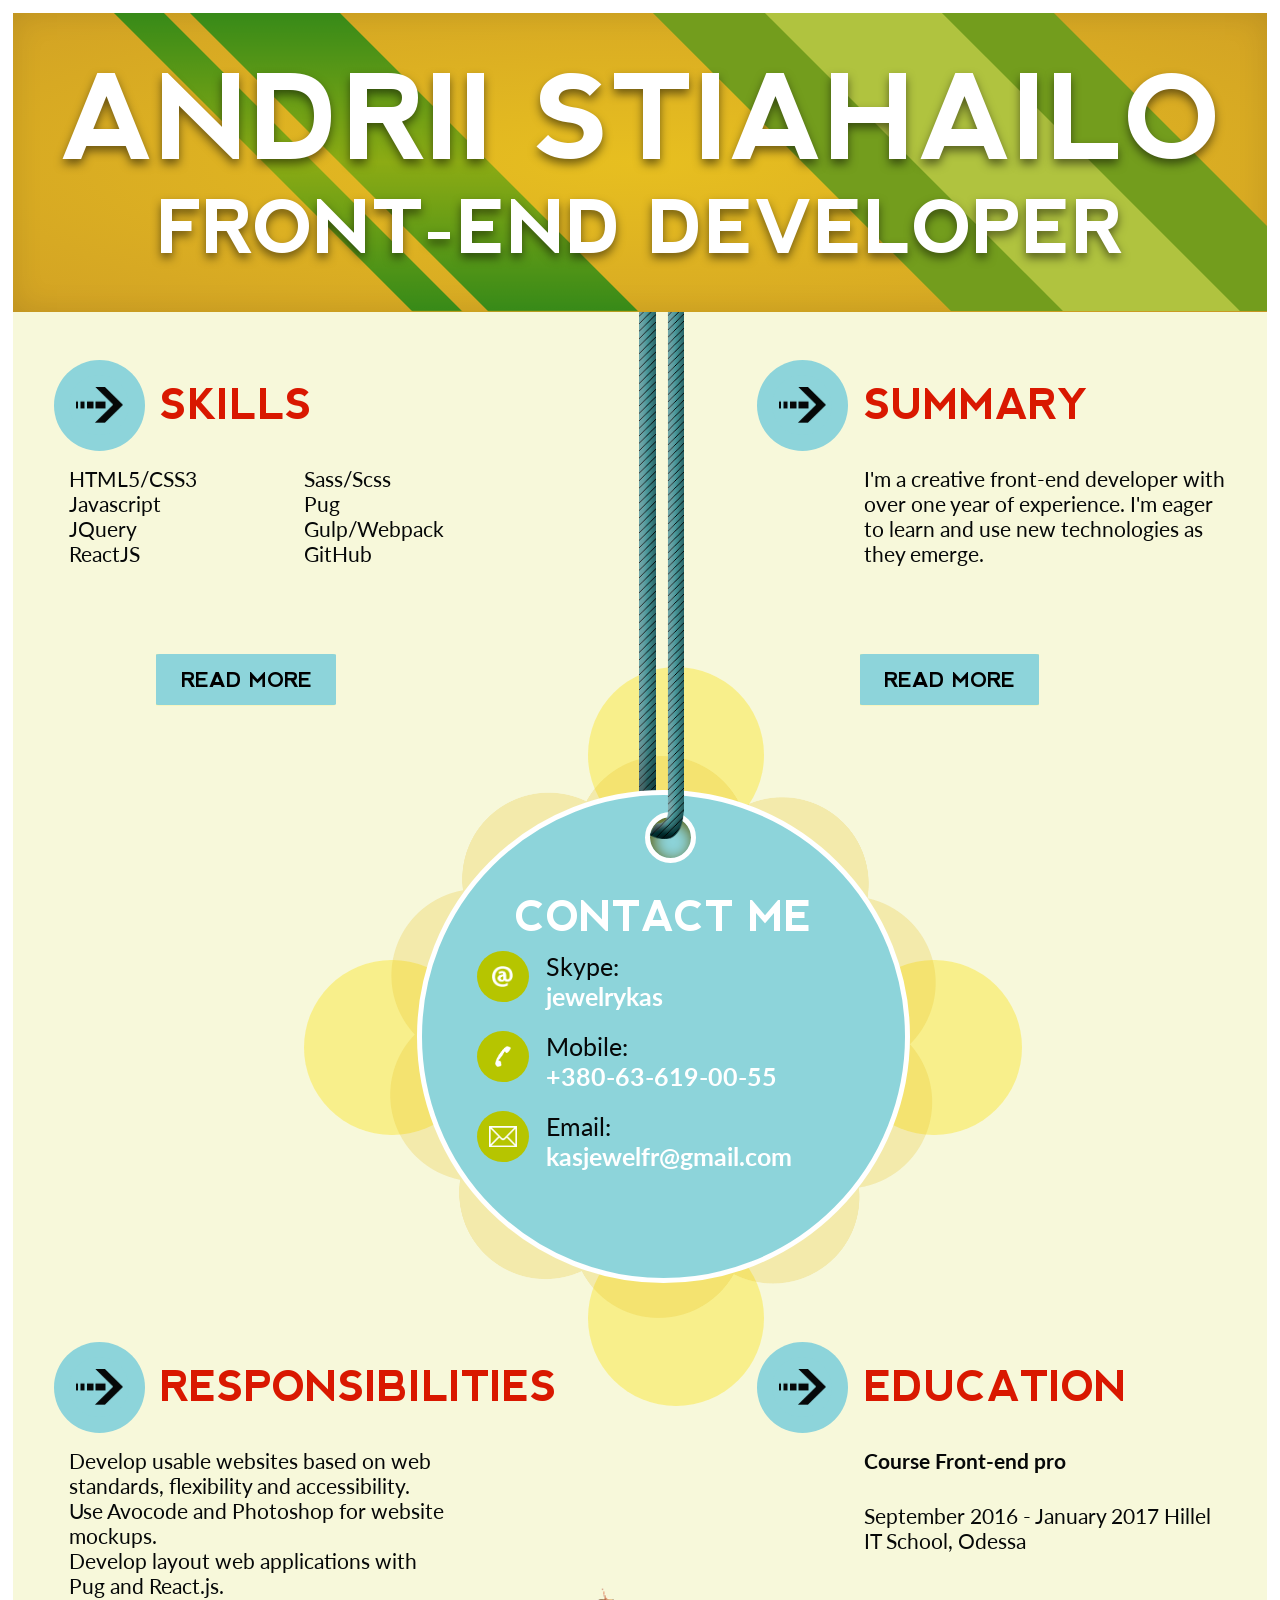
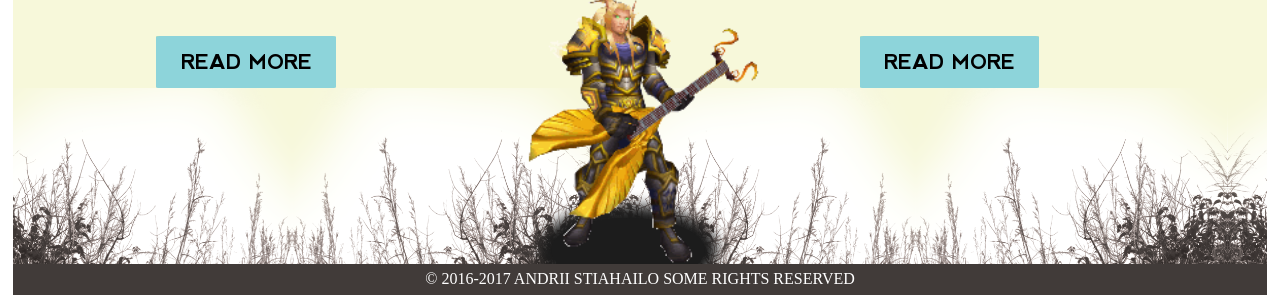
==== commit 8d06bfc7: "update dev" ====
--- a/site/index.html
+++ b/site/index.html
@@ -2,7 +2,7 @@
 <html>
   <head>
     <title>RESUME</title>
-    <link rel="stylesheet" href="style.css">
+    <link rel="stylesheet" href="style.css?ver=1">
     <link href="https://fonts.googleapis.com/css?family=Lato:300,400,700|Open+Sans:300,400,700" rel="stylesheet">
   </head>
   <body>
@@ -18,8 +18,8 @@
           <div class="skew-blok__skew-elem skew-blok__skew-elem_small-left"></div>
         </div>
         <div class="row header__row">
-          <h1 class="header__title">John Doe</h1>
-          <h2 class="header__subtitle">web &amp; Graphic designer</h2>
+          <h1 class="header__title">ANDRII STIAHAILO</h1>
+          <h2 class="header__subtitle">FRONT-END DEVELOPER</h2>
         </div>
       </header>
       <main class="main">
@@ -33,30 +33,30 @@
           </div>
           <div class="container__block container__block_midle container__block_lists">
             <ul class="container__list">
-              <li class="list__item">Graphic Design</li>
-              <li class="list__item">Logo Design</li>
-              <li class="list__item">Web Design</li>
-              <li class="list__item">Creative Design</li>
-            </ul>
-            <ul class="container__list">
+              <li class="list__item">HTML5/CSS3</li>
+              <li class="list__item">Javascript</li>
+              <li class="list__item">JQuery</li>
+              <li class="list__item">ReactJS</li>
+            </ul>
+            <ul class="container__list">
+              <li class="list__item">Sass/Scss</li>
+              <li class="list__item">Pug</li>
+              <li class="list__item">Gulp/Webpack</li>
+              <li class="list__item">GitHub</li>
+            </ul>
+          </div>
+          <div class="container__block container__block_bottom container__block_lists hide_size">
+            <ul class="container__list">
+              <li class="list__item">Bootstrap</li>
+              <li class="list__item">Wordpress</li>
+              <li class="list__item">Avocode</li>
               <li class="list__item">Photoshop</li>
-              <li class="list__item">Illustrator</li>
-              <li class="list__item">InDesign</li>
-              <li class="list__item">3DMax</li>
-            </ul>
-          </div>
-          <div class="container__block container__block_bottom container__block_lists hide">
-            <ul class="container__list">
-              <li class="list__item">HTML / CSS</li>
-              <li class="list__item">Wordpress</li>
-              <li class="list__item">Drupal</li>
-              <li class="list__item">Magento</li>
-            </ul>
-            <ul class="container__list">
-              <li class="list__item">Friendly</li>
-              <li class="list__item">Creative</li>
-              <li class="list__item">Team Player</li>
-              <li class="list__item">Self Learner</li>
+            </ul>
+            <ul class="container__list">
+              <li class="list__item">OOP JS</li>
+              <li class="list__item">Ajax request</li>
+              <li class="list__item">API</li>
+              <li class="list__item">BEM</li>
             </ul>
           </div>
           <input class="container-button__checkbox hide" type="checkbox" id="checkbox_1">
@@ -64,10 +64,10 @@
             <div class="container-button">
               <div class="container-button__sides">
                 <div class="container-button__side container-button__side_front"> 
-                  <p>read more</p>
-                </div>
-                <div class="container-button__side container-button__side_back"> 
-                  <p>hide</p>
+                  <p class="container-button__text">read more</p>
+                </div>
+                <div class="container-button__side container-button__side_back"> 
+                  <p class="container-button__text">hide</p>
                 </div>
               </div>
             </div>
@@ -79,25 +79,23 @@
               <div class="container__icon_front"><img class="icon container__icon" src="images/arrow.png"></div>
               <div class="container__icon_back"><img class="icon container__icon" src="images/gear.svg"></div>
             </div>
-            <h1 class="container__title">experience</h1>
+            <h1 class="container__title">SUMMARY</h1>
           </div>
           <div class="container__block container__block_midle">
-            <h3 class="container__subtitle">2009-2010</h3>
-            <p class="container__text">Interactive Graphic Design Multimedia, GraphicsFuel.com</p>
-          </div>
-          <div class="container__block container__block_bottom hide">
-            <h3 class="container__subtitle">2010-2011</h3>
-            <p class="container__text">Creative Graphic Designer GF Design Factory</p>
-          </div>
-          <input class="container-button__checkbox hide" type="checkbox" id="checkbox_2">
-          <label for="checkbox_2" onclick="chekSize(this)">
-            <div class="container-button">
-              <div class="container-button__sides">
-                <div class="container-button__side container-button__side_front"> 
-                  <p>read more</p>
-                </div>
-                <div class="container-button__side container-button__side_back"> 
-                  <p>hide</p>
+            <p class="container__text"> I'm a creative front-end developer with over one year of experience. I'm eager to learn and use new technologies as they emerge.</p>
+          </div>
+          <div class="container__block container__block_bottom hide_size">
+            <p class="container__text">Reliable and dedicated with the ability to learn quickly and work in a fast paced environment.</p>
+          </div>
+          <input class="container-button__checkbox hide" type="checkbox" id="checkbox_3">
+          <label for="checkbox_3" onclick="chekSize(this)">
+            <div class="container-button">
+              <div class="container-button__sides">
+                <div class="container-button__side container-button__side_front"> 
+                  <p class="container-button__text">read more</p>
+                </div>
+                <div class="container-button__side container-button__side_back"> 
+                  <p class="container-button__text">hide</p>
                 </div>
               </div>
             </div>
@@ -120,22 +118,22 @@
               <div class="contact-box__website-box">
                 <div class="contact-box__sphere_small"><img class="contact-box__icon" src="images/contactBoxWebsite.png"></div>
                 <div class="contact-box__info">
-                  <h4 class="contact-box__title">Website:</h4>
-                  <p class="contact-box__website">www.GraphicsFuel.com</p>
+                  <h4 class="contact-box__title">Skype:</h4>
+                  <p class="contact-box__website">jewelrykas</p>
                 </div>
               </div>
               <div class="contact-box__phone-box">
                 <div class="contact-box__sphere_small"><img class="contact-box__icon" src="images/contactBoxPhone.png"></div>
                 <div class="contact-box__info">
                   <h4 class="contact-box__title">Mobile:</h4>
-                  <p class="contact-box__phone">+91 9123456789</p>
+                  <p class="contact-box__phone">+380-63-619-00-55</p>
                 </div>
               </div>
               <div class="contact-box__email-box">
                 <div class="contact-box__sphere_small"><img class="contact-box__icon" src="images/contactBoxEmail.png"></div>
                 <div class="contact-box__info">
                   <h4 class="contact-box__title">Email:</h4>
-                  <p class="contact-box__email">graphicsfuel@gmail.com</p>
+                  <p class="contact-box__email">kasjewelfr@gmail.com</p>
                 </div>
               </div>
             </div>
@@ -147,54 +145,60 @@
               <div class="container__icon_front"><img class="icon container__icon" src="images/arrow.png"></div>
               <div class="container__icon_back"><img class="icon container__icon" src="images/gear.svg"></div>
             </div>
-            <h1 class="container__title">ABOUT  Me</h1>
+            <h1 class="container__title">Responsibilities</h1>
+          </div>
+          <div class="container__block container__block_midle container__block_lists">
+            <ul class="container__list">
+              <li class="list__item">Develop usable websites based on web standards, flexibility and accessibility.</li>
+              <li class="list__item">Use Avocode and Photoshop for website mockups.</li>
+              <li class="list__item">Develop layout web applications with Pug and React.js.</li>
+            </ul>
+          </div>
+          <div class="container__block container__block_bottom container__block_lists hide_size">
+            <ul class="container__list">
+              <li class="list__item">Write simple plugins and animations in JavaScript.</li>
+              <li class="list__item">Use BEM methodology for making source code more readable and understandable.</li>
+            </ul>
+          </div>
+          <input class="container-button__checkbox hide" type="checkbox" id="checkbox_2">
+          <label for="checkbox_2" onclick="chekSize(this)">
+            <div class="container-button">
+              <div class="container-button__sides">
+                <div class="container-button__side container-button__side_front"> 
+                  <p class="container-button__text">read more</p>
+                </div>
+                <div class="container-button__side container-button__side_back"> 
+                  <p class="container-button__text">hide</p>
+                </div>
+              </div>
+            </div>
+          </label>
+        </div>
+        <div class="container main__container container_fourth">
+          <div class="container__block container__block_top">
+            <div class="container__sphere">
+              <div class="container__icon_front"><img class="icon container__icon" src="images/arrow.png"></div>
+              <div class="container__icon_back"><img class="icon container__icon" src="images/gear.svg"></div>
+            </div>
+            <h1 class="container__title">Education</h1>
           </div>
           <div class="container__block container__block_midle">
-            <p class="container__text">Lorem ipsum dolor sit amet, consectetur adipiscing elit. In vestibulum consectetur nisl vitae vehicula. Aliquam ultricies euismod condimentum. Lorem ipsum dolor sit amet, consectetur adipiscing elit.</p>
-          </div>
-          <div class="container__block container__block_bottom hide">
-            <h2 class="container__subtitle container__subtitle_bold">Objective</h2>
-            <p class="container__text container__text_small">Lorem ipsum dolor sit amet, consectetur adipiscing elit. In vestibulum consectetur nisl vitae vehicula.</p>
-          </div>
-          <input class="container-button__checkbox hide" type="checkbox" id="checkbox_3">
-          <label for="checkbox_3" onclick="chekSize(this)">
-            <div class="container-button">
-              <div class="container-button__sides">
-                <div class="container-button__side container-button__side_front"> 
-                  <p>read more</p>
-                </div>
-                <div class="container-button__side container-button__side_back"> 
-                  <p>hide</p>
-                </div>
-              </div>
-            </div>
-          </label>
-        </div>
-        <div class="container main__container container_fourth">
-          <div class="container__block container__block_top">
-            <div class="container__sphere">
-              <div class="container__icon_front"><img class="icon container__icon" src="images/arrow.png"></div>
-              <div class="container__icon_back"><img class="icon container__icon" src="images/gear.svg"></div>
-            </div>
-            <h1 class="container__title">Education</h1>
-          </div>
-          <div class="container__block container__block_midle">
-            <h3 class="container__subtitle">Major in Graphic Design</h3>
-            <p class="container__text">School of Graphic Design &amp; MultimediaUrban Teckno University</p>
-          </div>
-          <div class="container__block container__block_bottom hide">
-            <h3 class="container__subtitle">Bachelor’s Degree in Arts</h3>
-            <p class="container__text">School of Arts &amp; Science Government College for Men</p>
+            <h3 class="container__subtitle">Course Front-end pro</h3>
+            <p class="container__text">September 2016 - January 2017	Hillel IT School, Odessa</p>
+          </div>
+          <div class="container__block container__block_bottom hide_size">
+            <h3 class="container__subtitle">Diploma - Enterprise economy</h3>
+            <p class="container__text">September 2011 - June 2015	ONAFT (Odessa National Academy Food Technologies)</p>
           </div>
           <input class="container-button__checkbox hide" type="checkbox" id="checkbox_4">
           <label for="checkbox_4" onclick="chekSize(this)">
             <div class="container-button">
               <div class="container-button__sides">
                 <div class="container-button__side container-button__side_front"> 
-                  <p>read more</p>
-                </div>
-                <div class="container-button__side container-button__side_back"> 
-                  <p>hide</p>
+                  <p class="container-button__text">read more</p>
+                </div>
+                <div class="container-button__side container-button__side_back"> 
+                  <p class="container-button__text">hide</p>
                 </div>
               </div>
             </div>
@@ -203,6 +207,10 @@
       </main>
       <footer class="footer">
         <div class="footer__photo"></div>
+        <div class="footer__shadow"></div>
+        <div class="footer__copyright">
+          <p class="footer__text">&copy; 2016-2017 ANDRII STIAHAILO SOME RIGHTS RESERVED</p>
+        </div>
       </footer>
     </div>
   </body>
@@ -212,13 +220,11 @@
     	document.body.querySelector('.cbalink').remove();
     //
     function chekSize(e) {
-    let elem = e.parentElement.children
-    	//e.parentElement.children[2]
-    	//console.log(e.parentElement.children[3])
+    var elem = e.parentElement.children
     	if (!elem[3].checked)
-    		elem[2].classList.remove('hide')
+    		elem[2].classList.remove('hide_size')
     	else
-    		elem[2].classList.add('hide')
+    		elem[2].classList.add('hide_size')
     }
   </script>
 </html>
--- a/site/style.css
+++ b/site/style.css
@@ -1 +1 @@
-@font-face{font-family:'nevis-Bold';src:url("fonts/nevis-Bold/nevis-Bold.eot?#iefix") format("embedded-opentype"),url("fonts/nevis-Bold/nevis-Bold.woff") format("woff"),url("nevis-Bold.ttf") format("truetype"),url("fonts/nevis-Bold/nevis-Bold.svg#nevis-Bold") format("svg");font-weight:normal;font-style:normal}@font-face{font-family:'TrebuchetMS-Bold';src:url("fonts/TrebuchetMS-Bold/TrebuchetMS-Bold.eot?#iefix") format("embedded-opentype"),url("fonts/TrebuchetMS-Bold/TrebuchetMS-Bold.woff") format("woff"),url("TrebuchetMS-Bold.ttf") format("truetype"),url("fonts/TrebuchetMS-Bold/TrebuchetMS-Bold.svg#TrebuchetMS-Bold") format("svg");font-weight:normal;font-style:normal}*{margin:0;padding:0}.cbalink{display:none !important}.wrapper{margin:1.4902vh;-webkit-box-sizing:border-box;box-sizing:border-box;background-color:#f7f8da}body{min-width:320px}.header{display:-webkit-box;display:-webkit-flex;display:-ms-flexbox;display:flex;-webkit-box-pack:justify;-webkit-justify-content:space-between;-ms-flex-pack:justify;justify-content:space-between;position:relative;background:#e7bf20;z-index:10;overflow:hidden}.header__row{display:-webkit-box;display:-webkit-flex;display:-ms-flexbox;display:flex;-webkit-box-orient:vertical;-webkit-box-direction:normal;-webkit-flex-direction:column;-ms-flex-direction:column;flex-direction:column;-webkit-box-pack:center;-webkit-justify-content:center;-ms-flex-pack:center;justify-content:center;-webkit-box-align:center;-webkit-align-items:center;-ms-flex-align:center;align-items:center;background-size:cover;-webkit-box-sizing:border-box;box-sizing:border-box;width:100%;padding:2.94118% 0 3.29412%;z-index:5}.header__title,.header__subtitle{font-size:9.27451vw;text-shadow:0 5px 10px rgba(0,0,0,0.5);color:#fff;font-family:"nevis-Bold";font-weight:700;text-transform:uppercase}.header__subtitle{font-size:5.72549vw}.header__skew-blok{height:100%;width:40%;position:absolute}.skew-blok_right{top:0;right:0;display:-webkit-box;display:-webkit-flex;display:-ms-flexbox;display:flex;-webkit-box-pack:end;-webkit-justify-content:flex-end;-ms-flex-pack:end;justify-content:flex-end}.skew-blok_left{top:0;left:0;display:-webkit-box;display:-webkit-flex;display:-ms-flexbox;display:flex;-webkit-box-pack:end;-webkit-justify-content:flex-end;-ms-flex-pack:end;justify-content:flex-end}.skew-blok__skew-elem{height:100%}.skew-blok__skew-elem_big-right{background:#739d1d;width:80%;z-index:3;-webkit-transform:skewX(45deg);-ms-transform:skewX(45deg);transform:skewX(45deg);margin-right:5vw;-webkit-animation:upBig 1.5s linear;animation:upBig 1.5s linear}.skew-blok__skew-elem_small-right{background:#b0c33f;width:44%;margin:0 auto;-webkit-animation:upSmall 1s 1.6s linear forwards;animation:upSmall 1s 1.6s linear forwards;opacity:0}.skew-blok__skew-elem_big-left{background:#8cab14;width:30%;z-index:2;-webkit-transform:skewX(45deg);-ms-transform:skewX(45deg);transform:skewX(45deg);margin:0 2vw;-webkit-box-ordinal-group:2;-webkit-order:1;-ms-flex-order:1;order:1;-webkit-animation:leftBig 2.5s 2.7s linear forwards;animation:leftBig 2.5s 2.7s linear forwards;opacity:0}.skew-blok__skew-elem_small-left{background:#8cab14;width:10%;z-index:1;-webkit-transform:skewX(45deg);-ms-transform:skewX(45deg);transform:skewX(45deg);margin:0;opacity:0;-webkit-animation:leftSmall .7s 5.3s linear forwards;animation:leftSmall .7s 5.3s linear forwards}@-webkit-keyframes upBig{0%{-webkit-transform:skewX(45deg) translateY(100%);transform:skewX(45deg) translateY(100%)}100%{-webkit-transform:skewX(45deg) translateY(0);transform:skewX(45deg) translateY(0)}}@keyframes upBig{0%{-webkit-transform:skewX(45deg) translateY(100%);transform:skewX(45deg) translateY(100%)}100%{-webkit-transform:skewX(45deg) translateY(0);transform:skewX(45deg) translateY(0)}}@-webkit-keyframes upSmall{0%{opacity:1;-webkit-transform:translateY(100%);transform:translateY(100%)}100%{opacity:1;-webkit-transform:translateY(0);transform:translateY(0)}}@keyframes upSmall{0%{opacity:1;-webkit-transform:translateY(100%);transform:translateY(100%)}100%{opacity:1;-webkit-transform:translateY(0);transform:translateY(0)}}@-webkit-keyframes leftBig{0%{-webkit-transform:skewX(45deg) translateX(40vw);transform:skewX(45deg) translateX(40vw);opacity:1}100%{opacity:1;-webkit-transform:skewX(45deg) translateX(0vw);transform:skewX(45deg) translateX(0vw)}}@keyframes leftBig{0%{-webkit-transform:skewX(45deg) translateX(40vw);transform:skewX(45deg) translateX(40vw);opacity:1}100%{opacity:1;-webkit-transform:skewX(45deg) translateX(0vw);transform:skewX(45deg) translateX(0vw)}}@-webkit-keyframes leftSmall{0%{-webkit-transform:skewX(45deg) translateX(5vw);transform:skewX(45deg) translateX(5vw);opacity:1}100%{opacity:1;-webkit-transform:skewX(45deg) translateXS(0vw);transform:skewX(45deg) translateXS(0vw)}}@keyframes leftSmall{0%{-webkit-transform:skewX(45deg) translateX(5vw);transform:skewX(45deg) translateX(5vw);opacity:1}100%{opacity:1;-webkit-transform:skewX(45deg) translateXS(0vw);transform:skewX(45deg) translateXS(0vw)}}.main{display:-webkit-box;display:-webkit-flex;display:-ms-flexbox;display:flex;-webkit-flex-wrap:wrap;-ms-flex-wrap:wrap;flex-wrap:wrap;padding:1.88235vw 3.17647vw 0;width:100%;-webkit-box-sizing:border-box;box-sizing:border-box;-webkit-box-pack:justify;-webkit-justify-content:space-between;-ms-flex-pack:justify;justify-content:space-between;text-align:left;font-family:Lato;position:relative}.main__container{display:-webkit-box;display:-webkit-flex;display:-ms-flexbox;display:flex;-webkit-box-orient:vertical;-webkit-box-direction:normal;-webkit-flex-direction:column;-ms-flex-direction:column;flex-direction:column;-webkit-box-pack:start;-webkit-justify-content:flex-start;-ms-flex-pack:start;justify-content:flex-start;-webkit-box-align:start;-webkit-align-items:flex-start;-ms-flex-align:start;align-items:flex-start;-webkit-flex-wrap:wrap;-ms-flex-wrap:wrap;flex-wrap:wrap;width:40%;margin-top:1.88235vw;-webkit-box-sizing:border-box;box-sizing:border-box;z-index:8}.main__container:nth-of-type(1),.main__container:nth-of-type(2){margin-bottom:3.92157vw}.main__container:nth-of-type(2n) .container__block_midle{margin-left:8.35294vw}.main__container:nth-of-type(2n) .container__block_bottom,.main__container:nth-of-type(2n) .container__block_midle{margin-left:8.35294vw}.main__contact-box{left:28.66667%;width:42.66667vw;height:43.92157vw;position:relative;display:-webkit-box;display:-webkit-flex;display:-ms-flexbox;display:flex;-webkit-box-pack:center;-webkit-justify-content:center;-ms-flex-pack:center;justify-content:center;-webkit-box-align:center;-webkit-align-items:center;-ms-flex-align:center;align-items:center;-webkit-transform:1s;-ms-transform:1s;transform:1s}.container__block{display:-webkit-box;display:-webkit-flex;display:-ms-flexbox;display:flex;-webkit-box-orient:vertical;-webkit-box-direction:normal;-webkit-flex-direction:column;-ms-flex-direction:column;flex-direction:column}.container__block_top{-webkit-box-orient:horizontal;-webkit-box-direction:normal;-webkit-flex-direction:row;-ms-flex-direction:row;flex-direction:row;-webkit-box-align:center;-webkit-align-items:center;-ms-flex-align:center;align-items:center;margin-bottom:1.17647vw}.container__block_midle{padding-bottom:2.47059vw;margin-bottom:2.23529vw}.container__block_bottom,.container__block_midle{margin-left:1.17647vw}.container__block_lists{-webkit-box-orient:horizontal;-webkit-box-direction:normal;-webkit-flex-direction:row;-ms-flex-direction:row;flex-direction:row;-webkit-box-pack:justify;-webkit-justify-content:space-between;-ms-flex-pack:justify;justify-content:space-between;width:100%;-webkit-box-sizing:border-box;box-sizing:border-box}.container__sphere{display:-webkit-box;display:-webkit-flex;display:-ms-flexbox;display:flex;-webkit-box-pack:center;-webkit-justify-content:center;-ms-flex-pack:center;justify-content:center;-webkit-box-align:center;-webkit-align-items:center;-ms-flex-align:center;align-items:center;width:7.09804vw;height:7.09804vw;margin-right:1.21569vw;-webkit-border-radius:50% 50%;border-radius:50% 50%;background-color:#8dd4da;-webkit-transform-style:preserve-3d;transform-style:preserve-3d}.container__icon{width:3.68627vw;height:2.86275vw}.container__icon_front{-webkit-transform:translateZ(2px);transform:translateZ(2px);-webkit-border-radius:50% 50%;border-radius:50% 50%;background-color:#8dd4da;position:absolute;width:4.70588vw;height:4.70588vw;display:-webkit-box;display:-webkit-flex;display:-ms-flexbox;display:flex;-webkit-box-pack:center;-webkit-justify-content:center;-ms-flex-pack:center;justify-content:center;-webkit-box-align:center;-webkit-align-items:center;-ms-flex-align:center;align-items:center;border:none}.container__icon_back{-webkit-transform:translateZ(-2px) rotateY(180deg);transform:translateZ(-2px) rotateY(180deg);-webkit-border-radius:50% 50%;border-radius:50% 50%;background-color:#8dd4da;position:absolute;width:4.70588vw;height:4.70588vw;display:-webkit-box;display:-webkit-flex;display:-ms-flexbox;display:flex;-webkit-box-pack:center;-webkit-justify-content:center;-ms-flex-pack:center;justify-content:center;-webkit-box-align:center;-webkit-align-items:center;-ms-flex-align:center;align-items:center;border:none}.container__icon_back img{width:100%;height:100%}.container__title{font-family:"nevis-Bold";font-size:3.2549vw;color:#d91800;font-weight:700;text-transform:uppercase}.container__subtitle,.container__text{font-weight:700;color:#060808;font-size:1.64706vw;margin-bottom:2.35294vw}.container__subtitle_bold{font-family:"nevis-Bold";font-size:2.47059vw;font-weight:700;text-transform:uppercase}.container__text{font-weight:400}.container__text_small{width:60%}.container__list{margin-right:20%}.container_first .container__sphere,.container_second .container__sphere,.container_third .container__sphere,.container_fourth .container__sphere{-webkit-transition:1s;transition:1s}.container_first:hover .container__sphere,.container_second:hover .container__sphere,.container_third:hover .container__sphere,.container_fourth:hover .container__sphere{-webkit-transform:rotateY(180deg);transform:rotateY(180deg)}.container_first:hover .container__icon_back img,.container_second:hover .container__icon_back img,.container_third:hover .container__icon_back img,.container_fourth:hover .container__icon_back img{-webkit-animation:roll 5s infinite linear forwards;animation:roll 5s infinite linear forwards}.list__item{list-style-type:none;font-size:1.64706vw;color:#060808;font-weight:400}.contact-box_wrap{width:100%}.contact-box__bubble-wrapper{width:100%;height:100%;position:absolute;background:url("images/bubble-wrapper.png") left top no-repeat;background-size:cover;-webkit-box-sizing:border-box;box-sizing:border-box;display:-webkit-box;display:-webkit-flex;display:-ms-flexbox;display:flex;-webkit-box-pack:center;-webkit-justify-content:center;-ms-flex-pack:center;justify-content:center;-webkit-box-align:center;-webkit-align-items:center;-ms-flex-align:center;align-items:center;-webkit-animation:roll 15s infinite linear;animation:roll 15s infinite linear;z-index:1}.contact-box__circles-wrapper{position:absolute;width:100%;height:100%;-webkit-animation:unroll 20s infinite linear;animation:unroll 20s infinite linear;z-index:0}.contact-box__circle{background-color:rgba(251,233,87,0.6);width:13.72549vw;height:13.72549vw;-webkit-border-radius:50% 50%;border-radius:50% 50%;position:absolute}.contact-box__circle_top{top:-15.68627%;left:36.27451%}.contact-box__circle_right{right:-15.68627%;top:36.27451%}.contact-box__circle_bottom{bottom:-15.68627%;left:36.27451%}.contact-box__circle_left{left:-15.68627%;top:36.27451%}.contact-box__icon{width:1.76471vw;height:auto}.contact-box__icon:last-of-type{height:1.64706vw;width:auto}.contact-box__title{color:#060808;font-weight:400;font-size:1.96078vw}.contact-box__title_big{font-size:3.2549vw;color:#fff;font-family:"nevis-Bold";text-transform:uppercase}.contact-box__hole{width:3.21569vw;height:3.21569vw;-webkit-box-shadow:inset .19608vw .35294vw 1.13725vw #5b5800;box-shadow:inset .19608vw .35294vw 1.13725vw #5b5800;border:.39216vw solid #fff;-webkit-border-radius:50% 50%;border-radius:50% 50%;position:absolute;top:1.29412vw;left:46.23162%}.contact-box__rope{position:absolute}.contact-box__rope_front{height:54.90196vw;width:3.92157vw;left:17.8vw;background:url("images/ropeFront.png") left top no-repeat;background-size:contain;z-index:3;bottom:91%}.contact-box__rope_back{height:54.90196vw;width:3.92157vw;background:url("images/ropeBack.png") left top no-repeat;background-size:contain;z-index:2;left:45.6%;bottom:85%}.contact-box__sphere{width:37.72549vw;height:37.72549vw;border:.39216vw solid #fff;-webkit-border-radius:50% 50%;border-radius:50% 50%;background-color:#8dd4da;display:-webkit-box;display:-webkit-flex;display:-ms-flexbox;display:flex;-webkit-box-orient:vertical;-webkit-box-direction:normal;-webkit-flex-direction:column;-ms-flex-direction:column;flex-direction:column;-webkit-box-pack:center;-webkit-justify-content:center;-ms-flex-pack:center;justify-content:center;-webkit-box-align:center;-webkit-align-items:center;-ms-flex-align:center;align-items:center;position:relative;-webkit-transition:none;transition:none;z-index:6}.contact-box__sphere_small{width:4vw;height:4vw;-webkit-border-radius:50% 50%;border-radius:50% 50%;background-color:#b6c500;display:-webkit-box;display:-webkit-flex;display:-ms-flexbox;display:flex;-webkit-box-pack:center;-webkit-justify-content:center;-ms-flex-pack:center;justify-content:center;-webkit-box-align:center;-webkit-align-items:center;-ms-flex-align:center;align-items:center;margin-right:1.33333vw}.contact-box__website-box,.contact-box__phone-box,.contact-box__email-box{width:29.01961vw;margin:.78431vw 0;display:-webkit-box;display:-webkit-flex;display:-ms-flexbox;display:flex;-webkit-box-orient:horizontal;-webkit-box-direction:normal;-webkit-flex-direction:row;-ms-flex-direction:row;flex-direction:row;-webkit-flex-wrap:wrap;-ms-flex-wrap:wrap;flex-wrap:wrap}.contact-box__website,.contact-box__phone,.contact-box__email{color:#fff;font-size:1.96078vw;font-weight:700}.container-button{margin-left:8vw;width:14vw;height:4vw}.container-button__sides{-webkit-transform-style:preserve-3d;transform-style:preserve-3d;position:relative;width:100%;height:100%;-webkit-transition:1s;transition:1s}.container-button__side{position:absolute;width:100%;height:100%;display:-webkit-box;display:-webkit-flex;display:-ms-flexbox;display:flex;-webkit-box-pack:center;-webkit-justify-content:center;-ms-flex-pack:center;justify-content:center;-webkit-box-align:center;-webkit-align-items:center;-ms-flex-align:center;align-items:center;text-transform:uppercase}.container-button__side_front{-webkit-transform:translateZ(2px);transform:translateZ(2px);background-color:yellow}.container-button__side_back{-webkit-transform:translateZ(-2px) rotateX(180deg);transform:translateZ(-2px) rotateX(180deg);background-color:green}.container-button__checkbox:checked+label .container-button__sides{-webkit-transform:rotateX(-180deg);transform:rotateX(-180deg)}.hide,.hide+label ~ .container__block_bottom,.hide+label ~ .container__block_midle{display:none}@-webkit-keyframes roll{0%{-webkit-transform:rotateZ(0deg);transform:rotateZ(0deg)}100%{-webkit-transform:rotateZ(360deg);transform:rotateZ(360deg)}}@keyframes roll{0%{-webkit-transform:rotateZ(0deg);transform:rotateZ(0deg)}100%{-webkit-transform:rotateZ(360deg);transform:rotateZ(360deg)}}@-webkit-keyframes unroll{0%{-webkit-transform:rotateZ(0deg);transform:rotateZ(0deg);width:100%;height:100%}25%{width:120%;height:120%}50%{width:100%;height:100%}75%{width:120%;height:120%}100%{-webkit-transform:rotateZ(-360deg);transform:rotateZ(-360deg)}}@keyframes unroll{0%{-webkit-transform:rotateZ(0deg);transform:rotateZ(0deg);width:100%;height:100%}25%{width:120%;height:120%}50%{width:100%;height:100%}75%{width:120%;height:120%}100%{-webkit-transform:rotateZ(-360deg);transform:rotateZ(-360deg)}}.footer{background:url("images/footer.png") left top no-repeat;background-size:cover;-webkit-box-sizing:border-box;box-sizing:border-box;height:16.19608vw;position:relative}.footer__photo{background:url("images/photo.gif") left top no-repeat;background-size:cover;width:23.4902vw;height:25.45098vw;bottom:0;margin-left:38.23529%;position:absolute}
+@font-face{font-family:'nevis-Bold';src:url("fonts/nevis-Bold/nevis-Bold.eot?#iefix") format("embedded-opentype"),url("fonts/nevis-Bold/nevis-Bold.woff") format("woff"),url("nevis-Bold.ttf") format("truetype"),url("fonts/nevis-Bold/nevis-Bold.svg#nevis-Bold") format("svg");font-weight:normal;font-style:normal}@font-face{font-family:'TrebuchetMS-Bold';src:url("fonts/TrebuchetMS-Bold/TrebuchetMS-Bold.eot?#iefix") format("embedded-opentype"),url("fonts/TrebuchetMS-Bold/TrebuchetMS-Bold.woff") format("woff"),url("TrebuchetMS-Bold.ttf") format("truetype"),url("fonts/TrebuchetMS-Bold/TrebuchetMS-Bold.svg#TrebuchetMS-Bold") format("svg");font-weight:normal;font-style:normal}*{margin:0;padding:0}.cbalink{display:none !important}.wrapper{margin:1.4902vh;-webkit-box-sizing:border-box;box-sizing:border-box;background-color:#f7f8da;overflow:hidden}body{min-width:320px;margin:0 auto}.header{display:-webkit-box;display:-webkit-flex;display:-ms-flexbox;display:flex;-webkit-box-pack:justify;-webkit-justify-content:space-between;-ms-flex-pack:justify;justify-content:space-between;position:relative;background:-webkit-radial-gradient(#e7bf20, #D2A224);background:radial-gradient(#e7bf20, #D2A224);-webkit-box-shadow:inset 0px 0px 30px 1px rgba(0,0,0,0.1);box-shadow:inset 0px 0px 30px 1px rgba(0,0,0,0.1);z-index:10;overflow:hidden}.header__row{display:-webkit-box;display:-webkit-flex;display:-ms-flexbox;display:flex;-webkit-box-orient:vertical;-webkit-box-direction:normal;-webkit-flex-direction:column;-ms-flex-direction:column;flex-direction:column;-webkit-box-pack:center;-webkit-justify-content:center;-ms-flex-pack:center;justify-content:center;-webkit-box-align:center;-webkit-align-items:center;-ms-flex-align:center;align-items:center;background-size:cover;-webkit-box-sizing:border-box;box-sizing:border-box;width:100%;padding:2.94118% 0 3.29412%;z-index:5}.header__title,.header__subtitle{font-size:9.27451vw;text-shadow:0 5px 10px rgba(0,0,0,0.5);color:#fff;font-family:"nevis-Bold";font-weight:700;text-transform:uppercase}.header__subtitle{font-size:5.72549vw}.header__skew-blok{height:100%;width:40%;position:absolute}.skew-blok_right{top:0;right:0;display:-webkit-box;display:-webkit-flex;display:-ms-flexbox;display:flex;-webkit-box-pack:end;-webkit-justify-content:flex-end;-ms-flex-pack:end;justify-content:flex-end}.skew-blok_left{top:0;left:0;display:-webkit-box;display:-webkit-flex;display:-ms-flexbox;display:flex;-webkit-box-pack:end;-webkit-justify-content:flex-end;-ms-flex-pack:end;justify-content:flex-end}.skew-blok__skew-elem{height:100%}.skew-blok__skew-elem_big-right{background:#739d1d;width:80%;z-index:3;-webkit-transform:skewX(45deg);-ms-transform:skewX(45deg);transform:skewX(45deg);margin-right:5vw;-webkit-animation:upBig 1.5s linear;animation:upBig 1.5s linear}.skew-blok__skew-elem_small-right{background:#b0c33f;width:44%;margin:0 auto;-webkit-animation:upSmall 1s 1.6s linear forwards;animation:upSmall 1s 1.6s linear forwards;opacity:0}.skew-blok__skew-elem_big-left{background:-webkit-gradient(linear, left bottom, left top, from(#378A18), color-stop(#8cab14), to(#378A18));background:-webkit-linear-gradient(bottom, #378A18, #8cab14, #378A18);background:linear-gradient(0deg, #378A18, #8cab14, #378A18);width:30%;z-index:2;-webkit-transform:skewX(45deg);-ms-transform:skewX(45deg);transform:skewX(45deg);margin:0 2vw;-webkit-box-ordinal-group:2;-webkit-order:1;-ms-flex-order:1;order:1;-webkit-animation:leftBig 2.5s 2.7s linear forwards;animation:leftBig 2.5s 2.7s linear forwards;opacity:0}.skew-blok__skew-elem_small-left{background:#8cab14;width:10%;z-index:1;-webkit-transform:skewX(45deg);-ms-transform:skewX(45deg);transform:skewX(45deg);margin:0;opacity:0;-webkit-animation:leftSmall .7s 5.3s linear forwards;animation:leftSmall .7s 5.3s linear forwards;background:-webkit-gradient(linear, left bottom, left top, from(#378A18), color-stop(#8cab14), to(#378A18));background:-webkit-linear-gradient(bottom, #378A18, #8cab14, #378A18);background:linear-gradient(0deg, #378A18, #8cab14, #378A18)}@-webkit-keyframes upBig{0%{-webkit-transform:skewX(45deg) translateY(100%);transform:skewX(45deg) translateY(100%)}100%{-webkit-transform:skewX(45deg) translateY(0);transform:skewX(45deg) translateY(0)}}@keyframes upBig{0%{-webkit-transform:skewX(45deg) translateY(100%);transform:skewX(45deg) translateY(100%)}100%{-webkit-transform:skewX(45deg) translateY(0);transform:skewX(45deg) translateY(0)}}@-webkit-keyframes upSmall{0%{opacity:1;-webkit-transform:translateY(100%);transform:translateY(100%)}100%{opacity:1;-webkit-transform:translateY(0);transform:translateY(0)}}@keyframes upSmall{0%{opacity:1;-webkit-transform:translateY(100%);transform:translateY(100%)}100%{opacity:1;-webkit-transform:translateY(0);transform:translateY(0)}}@-webkit-keyframes leftBig{0%{-webkit-transform:skewX(45deg) translateX(40vw);transform:skewX(45deg) translateX(40vw);opacity:1}100%{opacity:1;-webkit-transform:skewX(45deg) translateX(0vw);transform:skewX(45deg) translateX(0vw)}}@keyframes leftBig{0%{-webkit-transform:skewX(45deg) translateX(40vw);transform:skewX(45deg) translateX(40vw);opacity:1}100%{opacity:1;-webkit-transform:skewX(45deg) translateX(0vw);transform:skewX(45deg) translateX(0vw)}}@-webkit-keyframes leftSmall{0%{-webkit-transform:skewX(45deg) translateX(5vw);transform:skewX(45deg) translateX(5vw);opacity:1}100%{opacity:1;-webkit-transform:skewX(45deg) translateXS(0vw);transform:skewX(45deg) translateXS(0vw)}}@keyframes leftSmall{0%{-webkit-transform:skewX(45deg) translateX(5vw);transform:skewX(45deg) translateX(5vw);opacity:1}100%{opacity:1;-webkit-transform:skewX(45deg) translateXS(0vw);transform:skewX(45deg) translateXS(0vw)}}.main{display:-webkit-box;display:-webkit-flex;display:-ms-flexbox;display:flex;-webkit-flex-wrap:wrap;-ms-flex-wrap:wrap;flex-wrap:wrap;padding:1.88235vw 3.17647vw 0;width:100%;-webkit-box-sizing:border-box;box-sizing:border-box;-webkit-box-pack:justify;-webkit-justify-content:space-between;-ms-flex-pack:justify;justify-content:space-between;text-align:left;font-family:Lato;position:relative}.main__container{display:-webkit-box;display:-webkit-flex;display:-ms-flexbox;display:flex;-webkit-box-orient:vertical;-webkit-box-direction:normal;-webkit-flex-direction:column;-ms-flex-direction:column;flex-direction:column;-webkit-box-pack:start;-webkit-justify-content:flex-start;-ms-flex-pack:start;justify-content:flex-start;-webkit-box-align:start;-webkit-align-items:flex-start;-ms-flex-align:start;align-items:flex-start;-webkit-flex-wrap:wrap;-ms-flex-wrap:wrap;flex-wrap:wrap;width:40%;margin-top:1.88235vw;-webkit-box-sizing:border-box;box-sizing:border-box;z-index:8}.main__container:nth-of-type(1),.main__container:nth-of-type(2){margin-bottom:3.92157vw}.main__container:nth-of-type(3n+2) .container__block_midle{margin-left:8.35294vw}.main__container:nth-of-type(3n+2) .container__block_bottom,.main__container:nth-of-type(3n+2) .container__block_midle{margin-left:8.35294vw}.main__contact-box{left:28.66667%;width:42.66667vw;height:43.92157vw;position:relative;display:-webkit-box;display:-webkit-flex;display:-ms-flexbox;display:flex;-webkit-box-pack:center;-webkit-justify-content:center;-ms-flex-pack:center;justify-content:center;-webkit-box-align:center;-webkit-align-items:center;-ms-flex-align:center;align-items:center}.container__block{display:-webkit-box;display:-webkit-flex;display:-ms-flexbox;display:flex;-webkit-box-orient:vertical;-webkit-box-direction:normal;-webkit-flex-direction:column;-ms-flex-direction:column;flex-direction:column;overflow:hidden}.container__block_top{-webkit-box-orient:horizontal;-webkit-box-direction:normal;-webkit-flex-direction:row;-ms-flex-direction:row;flex-direction:row;-webkit-box-align:center;-webkit-align-items:center;-ms-flex-align:center;align-items:center;margin-bottom:1.17647vw}.container__block_midle{margin-bottom:2.23529vw}.container__block_bottom,.container__block_midle{margin-left:1.17647vw;height:12.5vw;-webkit-transition:1s;transition:1s}.container__block_lists{-webkit-box-orient:horizontal;-webkit-box-direction:normal;-webkit-flex-direction:row;-ms-flex-direction:row;flex-direction:row;-webkit-box-pack:justify;-webkit-justify-content:space-between;-ms-flex-pack:justify;justify-content:space-between;width:100%;-webkit-box-sizing:border-box;box-sizing:border-box}.container__sphere{display:-webkit-box;display:-webkit-flex;display:-ms-flexbox;display:flex;-webkit-box-pack:center;-webkit-justify-content:center;-ms-flex-pack:center;justify-content:center;-webkit-box-align:center;-webkit-align-items:center;-ms-flex-align:center;align-items:center;width:7.09804vw;height:7.09804vw;margin-right:1.21569vw;-webkit-border-radius:50% 50%;border-radius:50% 50%;background-color:#8dd4da;-webkit-transform-style:preserve-3d;transform-style:preserve-3d}.container__icon{width:3.68627vw;height:2.86275vw}.container__icon_front{-webkit-transform:translateZ(2px);transform:translateZ(2px);-webkit-border-radius:50% 50%;border-radius:50% 50%;background-color:#8dd4da;position:absolute;width:4.70588vw;height:4.70588vw;display:-webkit-box;display:-webkit-flex;display:-ms-flexbox;display:flex;-webkit-box-pack:center;-webkit-justify-content:center;-ms-flex-pack:center;justify-content:center;-webkit-box-align:center;-webkit-align-items:center;-ms-flex-align:center;align-items:center;border:none;top:1.17647vw;left:1.17647vw}.container__icon_back{-webkit-transform:translateZ(-2px) rotateY(180deg);transform:translateZ(-2px) rotateY(180deg);-webkit-border-radius:50% 50%;border-radius:50% 50%;background-color:#8dd4da;position:absolute;width:4.70588vw;height:4.70588vw;display:-webkit-box;display:-webkit-flex;display:-ms-flexbox;display:flex;-webkit-box-pack:center;-webkit-justify-content:center;-ms-flex-pack:center;justify-content:center;-webkit-box-align:center;-webkit-align-items:center;-ms-flex-align:center;align-items:center;border:none;top:1.17647vw;left:1.17647vw}.container__icon_back img{width:100%;height:100%}.container__title{font-family:"nevis-Bold";font-size:3.2549vw;color:#d91800;font-weight:700;text-transform:uppercase}.container__subtitle,.container__text{font-weight:700;color:#060808;font-size:1.64706vw;margin-bottom:2.35294vw}.container__subtitle_bold{font-family:"nevis-Bold";font-size:2.47059vw;font-weight:700;text-transform:uppercase}.container__text{font-weight:400}.container__text_small{width:60%}.container__list{margin-right:20%}.container_first .container__sphere,.container_second .container__sphere,.container_third .container__sphere,.container_fourth .container__sphere{-webkit-transition:1s;transition:1s}.container_first:hover .container__sphere,.container_second:hover .container__sphere,.container_third:hover .container__sphere,.container_fourth:hover .container__sphere{-webkit-transform:rotateY(180deg);transform:rotateY(180deg)}.container_first:hover .container__icon_back img,.container_second:hover .container__icon_back img,.container_third:hover .container__icon_back img,.container_fourth:hover .container__icon_back img{-webkit-animation:roll 5s infinite linear forwards;animation:roll 5s infinite linear forwards}.list__item{list-style-type:none;font-size:1.64706vw;color:#060808;font-weight:400}.contact-box_wrap{width:100%}.contact-box__bubble-wrapper{width:100%;height:100%;position:absolute;background:url("images/bubble-wrapper.png") left top no-repeat;background-size:cover;-webkit-box-sizing:border-box;box-sizing:border-box;display:-webkit-box;display:-webkit-flex;display:-ms-flexbox;display:flex;-webkit-box-pack:center;-webkit-justify-content:center;-ms-flex-pack:center;justify-content:center;-webkit-box-align:center;-webkit-align-items:center;-ms-flex-align:center;align-items:center;-webkit-animation:roll 15s infinite linear;animation:roll 15s infinite linear;z-index:1;top:0;left:0}.contact-box__circles-wrapper{position:absolute;width:100%;height:100%;-webkit-animation:unroll 20s infinite linear;animation:unroll 20s infinite linear;z-index:0}.contact-box__circle{background-color:rgba(251,233,87,0.6);width:13.72549vw;height:13.72549vw;-webkit-border-radius:50% 50%;border-radius:50% 50%;position:absolute}.contact-box__circle_top{top:-15.68627%;left:36.27451%}.contact-box__circle_right{right:-15.68627%;top:36.27451%}.contact-box__circle_bottom{bottom:-15.68627%;left:36.27451%}.contact-box__circle_left{left:-15.68627%;top:36.27451%}.contact-box__icon{width:1.76471vw;height:auto}.contact-box__icon:last-of-type{height:1.64706vw;width:auto}.contact-box__title{color:#060808;font-weight:400;font-size:1.96078vw}.contact-box__title_big{font-size:3.2549vw;color:#fff;font-family:"nevis-Bold";text-transform:uppercase}.contact-box__hole{width:3.21569vw;height:3.21569vw;-webkit-box-shadow:inset .19608vw .35294vw 1.13725vw #5b5800;box-shadow:inset .19608vw .35294vw 1.13725vw #5b5800;border:.39216vw solid #fff;-webkit-border-radius:50% 50%;border-radius:50% 50%;position:absolute;top:1.29412vw;left:46.23162%}.contact-box__rope{position:absolute}.contact-box__rope_front{height:54.90196vw;width:3.92157vw;left:17.8vw;background:url("images/ropeFront.png") left top no-repeat;background-size:contain;z-index:3;bottom:91%}.contact-box__rope_back{height:54.90196vw;width:3.92157vw;background:url("images/ropeBack.png") left top no-repeat;background-size:contain;z-index:2;left:45.6%;bottom:85%}.contact-box__sphere{width:37.72549vw;height:37.72549vw;border:.39216vw solid #fff;-webkit-border-radius:50% 50%;border-radius:50% 50%;background-color:#8dd4da;display:-webkit-box;display:-webkit-flex;display:-ms-flexbox;display:flex;-webkit-box-orient:vertical;-webkit-box-direction:normal;-webkit-flex-direction:column;-ms-flex-direction:column;flex-direction:column;-webkit-box-pack:center;-webkit-justify-content:center;-ms-flex-pack:center;justify-content:center;-webkit-box-align:center;-webkit-align-items:center;-ms-flex-align:center;align-items:center;position:relative;-webkit-transition:none;transition:none;z-index:6}.contact-box__sphere_small{width:4vw;height:4vw;-webkit-border-radius:50% 50%;border-radius:50% 50%;background-color:#b6c500;display:-webkit-box;display:-webkit-flex;display:-ms-flexbox;display:flex;-webkit-box-pack:center;-webkit-justify-content:center;-ms-flex-pack:center;justify-content:center;-webkit-box-align:center;-webkit-align-items:center;-ms-flex-align:center;align-items:center;margin-right:1.33333vw}.contact-box__website-box,.contact-box__phone-box,.contact-box__email-box{width:29.01961vw;margin:.78431vw 0;display:-webkit-box;display:-webkit-flex;display:-ms-flexbox;display:flex;-webkit-box-orient:horizontal;-webkit-box-direction:normal;-webkit-flex-direction:row;-ms-flex-direction:row;flex-direction:row;-webkit-flex-wrap:wrap;-ms-flex-wrap:wrap;flex-wrap:wrap}.contact-box__website,.contact-box__phone,.contact-box__email{color:#fff;font-size:1.96078vw;font-weight:700}.container-button{margin-left:8vw;width:14vw;height:4vw}.container-button__sides{-webkit-transform-style:preserve-3d;transform-style:preserve-3d;position:relative;width:100%;height:100%;-webkit-transition:1s;transition:1s}.container-button__side{position:absolute;width:100%;height:100%;display:-webkit-box;display:-webkit-flex;display:-ms-flexbox;display:flex;-webkit-box-pack:center;-webkit-justify-content:center;-ms-flex-pack:center;justify-content:center;-webkit-box-align:center;-webkit-align-items:center;-ms-flex-align:center;align-items:center;text-transform:uppercase;-webkit-border-radius:2% 2%;border-radius:2% 2%;-webkit-transition:.3s;transition:.3s}.container-button__side:hover{-webkit-box-shadow:inset 0px 0px 7px 0px rgba(0,0,0,0.2);box-shadow:inset 0px 0px 7px 0px rgba(0,0,0,0.2)}.container-button__side_front{-webkit-transform:translateZ(2px);transform:translateZ(2px);background-color:#8dd4da}.container-button__side_back{-webkit-transform:translateZ(-2px) rotateX(180deg);transform:translateZ(-2px) rotateX(180deg);background-color:#fbe957}.container-button__checkbox:checked+label .container-button__sides{-webkit-transform:rotateX(-180deg);transform:rotateX(-180deg)}.container-button__text{font-family:"nevis-Bold";font-size:1.64706vw}.hide_size{height:0}.hide,.hide+label ~ .container__block_bottom,.hide+label ~ .container__block_midle{display:none}@-webkit-keyframes roll{0%{-webkit-transform:rotateZ(0deg);transform:rotateZ(0deg)}100%{-webkit-transform:rotateZ(360deg);transform:rotateZ(360deg)}}@keyframes roll{0%{-webkit-transform:rotateZ(0deg);transform:rotateZ(0deg)}100%{-webkit-transform:rotateZ(360deg);transform:rotateZ(360deg)}}@-webkit-keyframes unroll{0%{-webkit-transform:rotateZ(0deg);transform:rotateZ(0deg);width:100%;height:100%}25%{width:120%;height:120%}50%{width:100%;height:100%}75%{width:120%;height:120%}100%{-webkit-transform:rotateZ(-360deg);transform:rotateZ(-360deg)}}@keyframes unroll{0%{-webkit-transform:rotateZ(0deg);transform:rotateZ(0deg);width:100%;height:100%}25%{width:120%;height:120%}50%{width:100%;height:100%}75%{width:120%;height:120%}100%{-webkit-transform:rotateZ(-360deg);transform:rotateZ(-360deg)}}.footer{background:url("images/footer.png") left -2.5vw no-repeat;background-size:cover;-webkit-box-sizing:border-box;box-sizing:border-box;height:16.19608vw;position:relative}.footer__photo{background:url("images/photo.gif") left top no-repeat;background-size:cover;width:27.45098vw;height:26.27451vw;bottom:-0.3vw;left:35.2vw;position:absolute;z-index:1}.footer__copyright{width:100%;position:absolute;bottom:0;left:0;background-color:#413B39}.footer__text{color:#fff;text-align:center;padding:0.5vw;font-size:1.25vw}.footer__shadow{width:12vw;height:5vw;background:#1C1C1C;position:absolute;bottom:1vw;left:42vw;z-index:0;-webkit-border-radius:50% 50%;border-radius:50% 50%;-webkit-box-shadow:0 0 1vw 1vw #1C1C1C;box-shadow:0 0 1vw 1vw #1C1C1C}
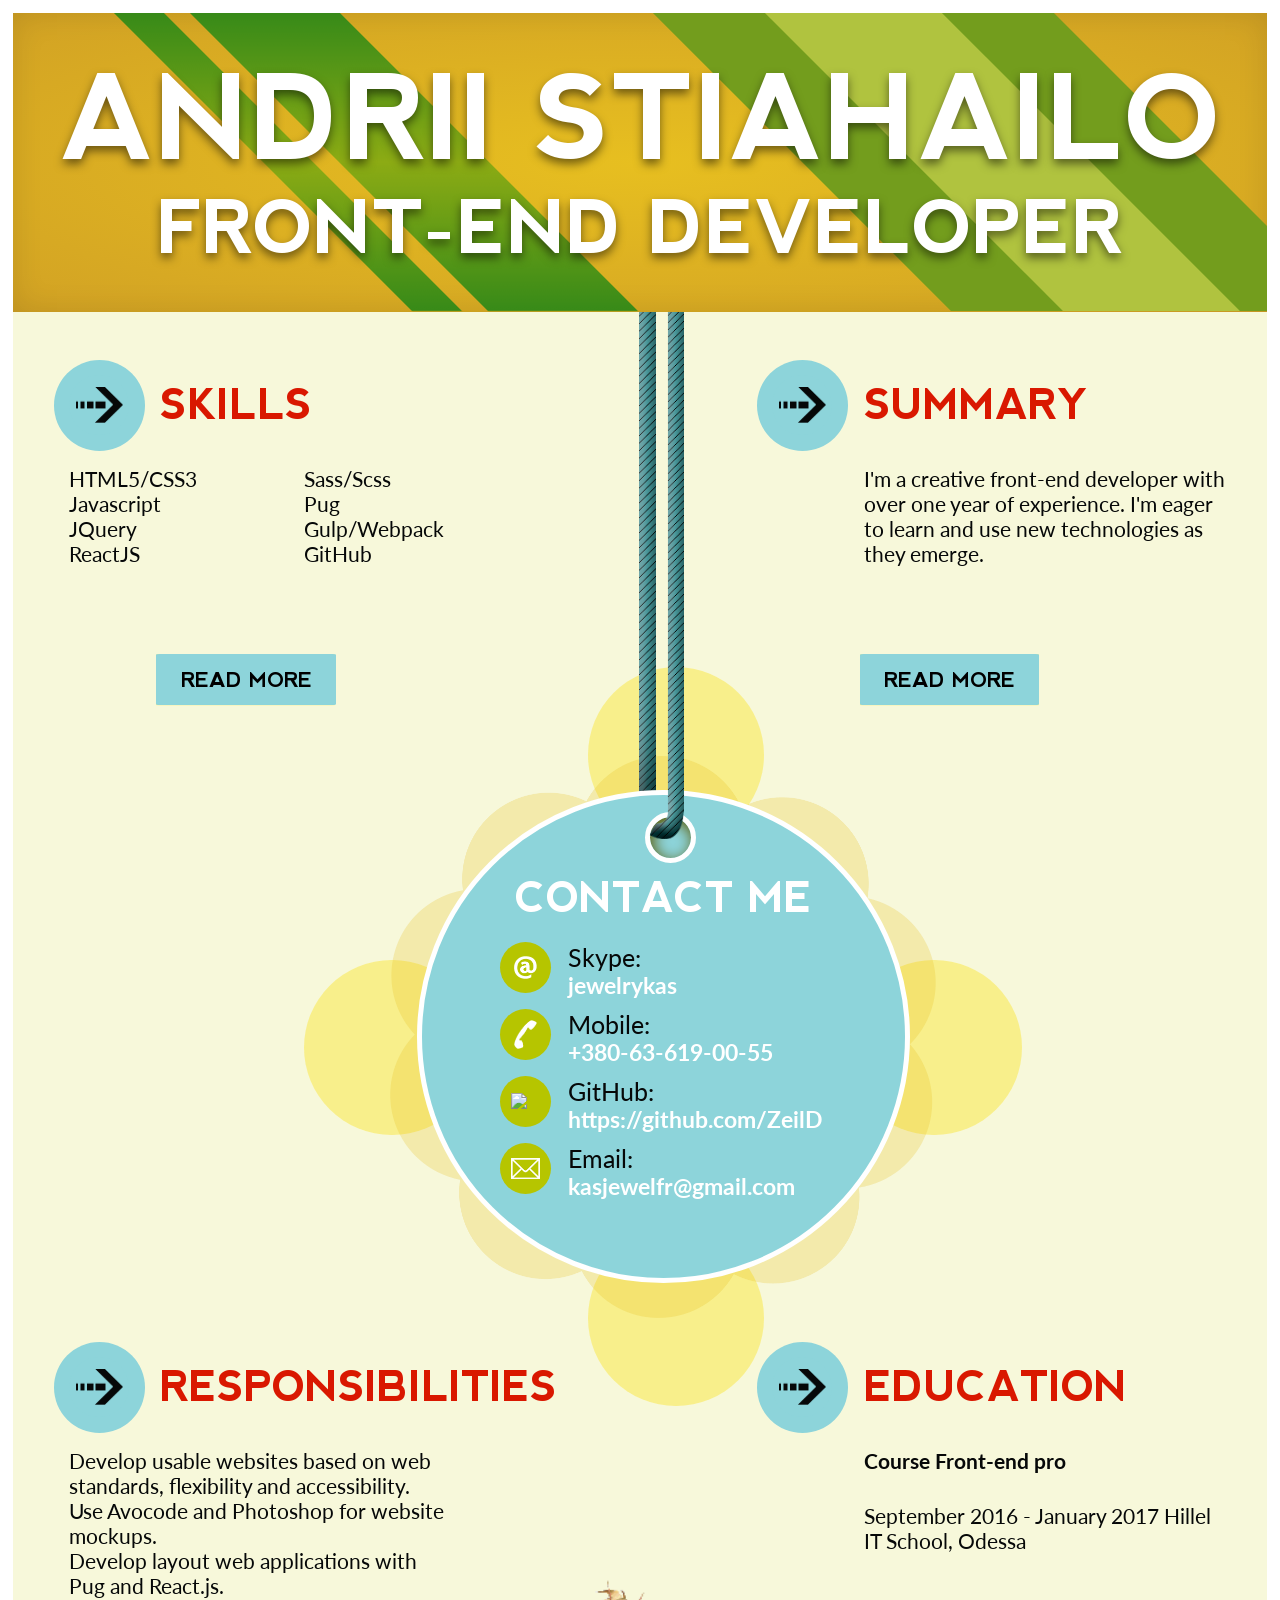
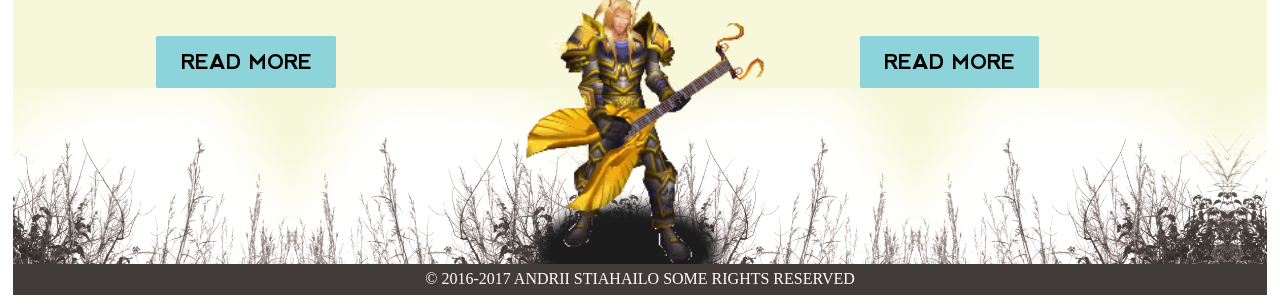
==== commit 6b3ac974: "add git adress in contact box" ====
--- a/site/index.html
+++ b/site/index.html
@@ -129,8 +129,15 @@
                   <p class="contact-box__phone">+380-63-619-00-55</p>
                 </div>
               </div>
+              <div class="contact-box__git-box">
+                <div class="contact-box__sphere_small"><img class="contact-box__icon contact-box__icon_git" src="images/contactBoxGit.png"></div>
+                <div class="contact-box__info">
+                  <h4 class="contact-box__title">GitHub:</h4>
+                  <p class="contact-box__git">https://github.com/ZeilD</p>
+                </div>
+              </div>
               <div class="contact-box__email-box">
-                <div class="contact-box__sphere_small"><img class="contact-box__icon" src="images/contactBoxEmail.png"></div>
+                <div class="contact-box__sphere_small"><img class="contact-box__icon contact-box__icon_email" src="images/contactBoxEmail.png"></div>
                 <div class="contact-box__info">
                   <h4 class="contact-box__title">Email:</h4>
                   <p class="contact-box__email">kasjewelfr@gmail.com</p>
--- a/site/style.css
+++ b/site/style.css
@@ -1 +1 @@
-@font-face{font-family:'nevis-Bold';src:url("fonts/nevis-Bold/nevis-Bold.eot?#iefix") format("embedded-opentype"),url("fonts/nevis-Bold/nevis-Bold.woff") format("woff"),url("nevis-Bold.ttf") format("truetype"),url("fonts/nevis-Bold/nevis-Bold.svg#nevis-Bold") format("svg");font-weight:normal;font-style:normal}@font-face{font-family:'TrebuchetMS-Bold';src:url("fonts/TrebuchetMS-Bold/TrebuchetMS-Bold.eot?#iefix") format("embedded-opentype"),url("fonts/TrebuchetMS-Bold/TrebuchetMS-Bold.woff") format("woff"),url("TrebuchetMS-Bold.ttf") format("truetype"),url("fonts/TrebuchetMS-Bold/TrebuchetMS-Bold.svg#TrebuchetMS-Bold") format("svg");font-weight:normal;font-style:normal}*{margin:0;padding:0}.cbalink{display:none !important}.wrapper{margin:1.4902vh;-webkit-box-sizing:border-box;box-sizing:border-box;background-color:#f7f8da;overflow:hidden}body{min-width:320px;margin:0 auto}.header{display:-webkit-box;display:-webkit-flex;display:-ms-flexbox;display:flex;-webkit-box-pack:justify;-webkit-justify-content:space-between;-ms-flex-pack:justify;justify-content:space-between;position:relative;background:-webkit-radial-gradient(#e7bf20, #D2A224);background:radial-gradient(#e7bf20, #D2A224);-webkit-box-shadow:inset 0px 0px 30px 1px rgba(0,0,0,0.1);box-shadow:inset 0px 0px 30px 1px rgba(0,0,0,0.1);z-index:10;overflow:hidden}.header__row{display:-webkit-box;display:-webkit-flex;display:-ms-flexbox;display:flex;-webkit-box-orient:vertical;-webkit-box-direction:normal;-webkit-flex-direction:column;-ms-flex-direction:column;flex-direction:column;-webkit-box-pack:center;-webkit-justify-content:center;-ms-flex-pack:center;justify-content:center;-webkit-box-align:center;-webkit-align-items:center;-ms-flex-align:center;align-items:center;background-size:cover;-webkit-box-sizing:border-box;box-sizing:border-box;width:100%;padding:2.94118% 0 3.29412%;z-index:5}.header__title,.header__subtitle{font-size:9.27451vw;text-shadow:0 5px 10px rgba(0,0,0,0.5);color:#fff;font-family:"nevis-Bold";font-weight:700;text-transform:uppercase}.header__subtitle{font-size:5.72549vw}.header__skew-blok{height:100%;width:40%;position:absolute}.skew-blok_right{top:0;right:0;display:-webkit-box;display:-webkit-flex;display:-ms-flexbox;display:flex;-webkit-box-pack:end;-webkit-justify-content:flex-end;-ms-flex-pack:end;justify-content:flex-end}.skew-blok_left{top:0;left:0;display:-webkit-box;display:-webkit-flex;display:-ms-flexbox;display:flex;-webkit-box-pack:end;-webkit-justify-content:flex-end;-ms-flex-pack:end;justify-content:flex-end}.skew-blok__skew-elem{height:100%}.skew-blok__skew-elem_big-right{background:#739d1d;width:80%;z-index:3;-webkit-transform:skewX(45deg);-ms-transform:skewX(45deg);transform:skewX(45deg);margin-right:5vw;-webkit-animation:upBig 1.5s linear;animation:upBig 1.5s linear}.skew-blok__skew-elem_small-right{background:#b0c33f;width:44%;margin:0 auto;-webkit-animation:upSmall 1s 1.6s linear forwards;animation:upSmall 1s 1.6s linear forwards;opacity:0}.skew-blok__skew-elem_big-left{background:-webkit-gradient(linear, left bottom, left top, from(#378A18), color-stop(#8cab14), to(#378A18));background:-webkit-linear-gradient(bottom, #378A18, #8cab14, #378A18);background:linear-gradient(0deg, #378A18, #8cab14, #378A18);width:30%;z-index:2;-webkit-transform:skewX(45deg);-ms-transform:skewX(45deg);transform:skewX(45deg);margin:0 2vw;-webkit-box-ordinal-group:2;-webkit-order:1;-ms-flex-order:1;order:1;-webkit-animation:leftBig 2.5s 2.7s linear forwards;animation:leftBig 2.5s 2.7s linear forwards;opacity:0}.skew-blok__skew-elem_small-left{background:#8cab14;width:10%;z-index:1;-webkit-transform:skewX(45deg);-ms-transform:skewX(45deg);transform:skewX(45deg);margin:0;opacity:0;-webkit-animation:leftSmall .7s 5.3s linear forwards;animation:leftSmall .7s 5.3s linear forwards;background:-webkit-gradient(linear, left bottom, left top, from(#378A18), color-stop(#8cab14), to(#378A18));background:-webkit-linear-gradient(bottom, #378A18, #8cab14, #378A18);background:linear-gradient(0deg, #378A18, #8cab14, #378A18)}@-webkit-keyframes upBig{0%{-webkit-transform:skewX(45deg) translateY(100%);transform:skewX(45deg) translateY(100%)}100%{-webkit-transform:skewX(45deg) translateY(0);transform:skewX(45deg) translateY(0)}}@keyframes upBig{0%{-webkit-transform:skewX(45deg) translateY(100%);transform:skewX(45deg) translateY(100%)}100%{-webkit-transform:skewX(45deg) translateY(0);transform:skewX(45deg) translateY(0)}}@-webkit-keyframes upSmall{0%{opacity:1;-webkit-transform:translateY(100%);transform:translateY(100%)}100%{opacity:1;-webkit-transform:translateY(0);transform:translateY(0)}}@keyframes upSmall{0%{opacity:1;-webkit-transform:translateY(100%);transform:translateY(100%)}100%{opacity:1;-webkit-transform:translateY(0);transform:translateY(0)}}@-webkit-keyframes leftBig{0%{-webkit-transform:skewX(45deg) translateX(40vw);transform:skewX(45deg) translateX(40vw);opacity:1}100%{opacity:1;-webkit-transform:skewX(45deg) translateX(0vw);transform:skewX(45deg) translateX(0vw)}}@keyframes leftBig{0%{-webkit-transform:skewX(45deg) translateX(40vw);transform:skewX(45deg) translateX(40vw);opacity:1}100%{opacity:1;-webkit-transform:skewX(45deg) translateX(0vw);transform:skewX(45deg) translateX(0vw)}}@-webkit-keyframes leftSmall{0%{-webkit-transform:skewX(45deg) translateX(5vw);transform:skewX(45deg) translateX(5vw);opacity:1}100%{opacity:1;-webkit-transform:skewX(45deg) translateXS(0vw);transform:skewX(45deg) translateXS(0vw)}}@keyframes leftSmall{0%{-webkit-transform:skewX(45deg) translateX(5vw);transform:skewX(45deg) translateX(5vw);opacity:1}100%{opacity:1;-webkit-transform:skewX(45deg) translateXS(0vw);transform:skewX(45deg) translateXS(0vw)}}.main{display:-webkit-box;display:-webkit-flex;display:-ms-flexbox;display:flex;-webkit-flex-wrap:wrap;-ms-flex-wrap:wrap;flex-wrap:wrap;padding:1.88235vw 3.17647vw 0;width:100%;-webkit-box-sizing:border-box;box-sizing:border-box;-webkit-box-pack:justify;-webkit-justify-content:space-between;-ms-flex-pack:justify;justify-content:space-between;text-align:left;font-family:Lato;position:relative}.main__container{display:-webkit-box;display:-webkit-flex;display:-ms-flexbox;display:flex;-webkit-box-orient:vertical;-webkit-box-direction:normal;-webkit-flex-direction:column;-ms-flex-direction:column;flex-direction:column;-webkit-box-pack:start;-webkit-justify-content:flex-start;-ms-flex-pack:start;justify-content:flex-start;-webkit-box-align:start;-webkit-align-items:flex-start;-ms-flex-align:start;align-items:flex-start;-webkit-flex-wrap:wrap;-ms-flex-wrap:wrap;flex-wrap:wrap;width:40%;margin-top:1.88235vw;-webkit-box-sizing:border-box;box-sizing:border-box;z-index:8}.main__container:nth-of-type(1),.main__container:nth-of-type(2){margin-bottom:3.92157vw}.main__container:nth-of-type(3n+2) .container__block_midle{margin-left:8.35294vw}.main__container:nth-of-type(3n+2) .container__block_bottom,.main__container:nth-of-type(3n+2) .container__block_midle{margin-left:8.35294vw}.main__contact-box{left:28.66667%;width:42.66667vw;height:43.92157vw;position:relative;display:-webkit-box;display:-webkit-flex;display:-ms-flexbox;display:flex;-webkit-box-pack:center;-webkit-justify-content:center;-ms-flex-pack:center;justify-content:center;-webkit-box-align:center;-webkit-align-items:center;-ms-flex-align:center;align-items:center}.container__block{display:-webkit-box;display:-webkit-flex;display:-ms-flexbox;display:flex;-webkit-box-orient:vertical;-webkit-box-direction:normal;-webkit-flex-direction:column;-ms-flex-direction:column;flex-direction:column;overflow:hidden}.container__block_top{-webkit-box-orient:horizontal;-webkit-box-direction:normal;-webkit-flex-direction:row;-ms-flex-direction:row;flex-direction:row;-webkit-box-align:center;-webkit-align-items:center;-ms-flex-align:center;align-items:center;margin-bottom:1.17647vw}.container__block_midle{margin-bottom:2.23529vw}.container__block_bottom,.container__block_midle{margin-left:1.17647vw;height:12.5vw;-webkit-transition:1s;transition:1s}.container__block_lists{-webkit-box-orient:horizontal;-webkit-box-direction:normal;-webkit-flex-direction:row;-ms-flex-direction:row;flex-direction:row;-webkit-box-pack:justify;-webkit-justify-content:space-between;-ms-flex-pack:justify;justify-content:space-between;width:100%;-webkit-box-sizing:border-box;box-sizing:border-box}.container__sphere{display:-webkit-box;display:-webkit-flex;display:-ms-flexbox;display:flex;-webkit-box-pack:center;-webkit-justify-content:center;-ms-flex-pack:center;justify-content:center;-webkit-box-align:center;-webkit-align-items:center;-ms-flex-align:center;align-items:center;width:7.09804vw;height:7.09804vw;margin-right:1.21569vw;-webkit-border-radius:50% 50%;border-radius:50% 50%;background-color:#8dd4da;-webkit-transform-style:preserve-3d;transform-style:preserve-3d}.container__icon{width:3.68627vw;height:2.86275vw}.container__icon_front{-webkit-transform:translateZ(2px);transform:translateZ(2px);-webkit-border-radius:50% 50%;border-radius:50% 50%;background-color:#8dd4da;position:absolute;width:4.70588vw;height:4.70588vw;display:-webkit-box;display:-webkit-flex;display:-ms-flexbox;display:flex;-webkit-box-pack:center;-webkit-justify-content:center;-ms-flex-pack:center;justify-content:center;-webkit-box-align:center;-webkit-align-items:center;-ms-flex-align:center;align-items:center;border:none;top:1.17647vw;left:1.17647vw}.container__icon_back{-webkit-transform:translateZ(-2px) rotateY(180deg);transform:translateZ(-2px) rotateY(180deg);-webkit-border-radius:50% 50%;border-radius:50% 50%;background-color:#8dd4da;position:absolute;width:4.70588vw;height:4.70588vw;display:-webkit-box;display:-webkit-flex;display:-ms-flexbox;display:flex;-webkit-box-pack:center;-webkit-justify-content:center;-ms-flex-pack:center;justify-content:center;-webkit-box-align:center;-webkit-align-items:center;-ms-flex-align:center;align-items:center;border:none;top:1.17647vw;left:1.17647vw}.container__icon_back img{width:100%;height:100%}.container__title{font-family:"nevis-Bold";font-size:3.2549vw;color:#d91800;font-weight:700;text-transform:uppercase}.container__subtitle,.container__text{font-weight:700;color:#060808;font-size:1.64706vw;margin-bottom:2.35294vw}.container__subtitle_bold{font-family:"nevis-Bold";font-size:2.47059vw;font-weight:700;text-transform:uppercase}.container__text{font-weight:400}.container__text_small{width:60%}.container__list{margin-right:20%}.container_first .container__sphere,.container_second .container__sphere,.container_third .container__sphere,.container_fourth .container__sphere{-webkit-transition:1s;transition:1s}.container_first:hover .container__sphere,.container_second:hover .container__sphere,.container_third:hover .container__sphere,.container_fourth:hover .container__sphere{-webkit-transform:rotateY(180deg);transform:rotateY(180deg)}.container_first:hover .container__icon_back img,.container_second:hover .container__icon_back img,.container_third:hover .container__icon_back img,.container_fourth:hover .container__icon_back img{-webkit-animation:roll 5s infinite linear forwards;animation:roll 5s infinite linear forwards}.list__item{list-style-type:none;font-size:1.64706vw;color:#060808;font-weight:400}.contact-box_wrap{width:100%}.contact-box__bubble-wrapper{width:100%;height:100%;position:absolute;background:url("images/bubble-wrapper.png") left top no-repeat;background-size:cover;-webkit-box-sizing:border-box;box-sizing:border-box;display:-webkit-box;display:-webkit-flex;display:-ms-flexbox;display:flex;-webkit-box-pack:center;-webkit-justify-content:center;-ms-flex-pack:center;justify-content:center;-webkit-box-align:center;-webkit-align-items:center;-ms-flex-align:center;align-items:center;-webkit-animation:roll 15s infinite linear;animation:roll 15s infinite linear;z-index:1;top:0;left:0}.contact-box__circles-wrapper{position:absolute;width:100%;height:100%;-webkit-animation:unroll 20s infinite linear;animation:unroll 20s infinite linear;z-index:0}.contact-box__circle{background-color:rgba(251,233,87,0.6);width:13.72549vw;height:13.72549vw;-webkit-border-radius:50% 50%;border-radius:50% 50%;position:absolute}.contact-box__circle_top{top:-15.68627%;left:36.27451%}.contact-box__circle_right{right:-15.68627%;top:36.27451%}.contact-box__circle_bottom{bottom:-15.68627%;left:36.27451%}.contact-box__circle_left{left:-15.68627%;top:36.27451%}.contact-box__icon{width:1.76471vw;height:auto}.contact-box__icon:last-of-type{height:1.64706vw;width:auto}.contact-box__title{color:#060808;font-weight:400;font-size:1.96078vw}.contact-box__title_big{font-size:3.2549vw;color:#fff;font-family:"nevis-Bold";text-transform:uppercase}.contact-box__hole{width:3.21569vw;height:3.21569vw;-webkit-box-shadow:inset .19608vw .35294vw 1.13725vw #5b5800;box-shadow:inset .19608vw .35294vw 1.13725vw #5b5800;border:.39216vw solid #fff;-webkit-border-radius:50% 50%;border-radius:50% 50%;position:absolute;top:1.29412vw;left:46.23162%}.contact-box__rope{position:absolute}.contact-box__rope_front{height:54.90196vw;width:3.92157vw;left:17.8vw;background:url("images/ropeFront.png") left top no-repeat;background-size:contain;z-index:3;bottom:91%}.contact-box__rope_back{height:54.90196vw;width:3.92157vw;background:url("images/ropeBack.png") left top no-repeat;background-size:contain;z-index:2;left:45.6%;bottom:85%}.contact-box__sphere{width:37.72549vw;height:37.72549vw;border:.39216vw solid #fff;-webkit-border-radius:50% 50%;border-radius:50% 50%;background-color:#8dd4da;display:-webkit-box;display:-webkit-flex;display:-ms-flexbox;display:flex;-webkit-box-orient:vertical;-webkit-box-direction:normal;-webkit-flex-direction:column;-ms-flex-direction:column;flex-direction:column;-webkit-box-pack:center;-webkit-justify-content:center;-ms-flex-pack:center;justify-content:center;-webkit-box-align:center;-webkit-align-items:center;-ms-flex-align:center;align-items:center;position:relative;-webkit-transition:none;transition:none;z-index:6}.contact-box__sphere_small{width:4vw;height:4vw;-webkit-border-radius:50% 50%;border-radius:50% 50%;background-color:#b6c500;display:-webkit-box;display:-webkit-flex;display:-ms-flexbox;display:flex;-webkit-box-pack:center;-webkit-justify-content:center;-ms-flex-pack:center;justify-content:center;-webkit-box-align:center;-webkit-align-items:center;-ms-flex-align:center;align-items:center;margin-right:1.33333vw}.contact-box__website-box,.contact-box__phone-box,.contact-box__email-box{width:29.01961vw;margin:.78431vw 0;display:-webkit-box;display:-webkit-flex;display:-ms-flexbox;display:flex;-webkit-box-orient:horizontal;-webkit-box-direction:normal;-webkit-flex-direction:row;-ms-flex-direction:row;flex-direction:row;-webkit-flex-wrap:wrap;-ms-flex-wrap:wrap;flex-wrap:wrap}.contact-box__website,.contact-box__phone,.contact-box__email{color:#fff;font-size:1.96078vw;font-weight:700}.container-button{margin-left:8vw;width:14vw;height:4vw}.container-button__sides{-webkit-transform-style:preserve-3d;transform-style:preserve-3d;position:relative;width:100%;height:100%;-webkit-transition:1s;transition:1s}.container-button__side{position:absolute;width:100%;height:100%;display:-webkit-box;display:-webkit-flex;display:-ms-flexbox;display:flex;-webkit-box-pack:center;-webkit-justify-content:center;-ms-flex-pack:center;justify-content:center;-webkit-box-align:center;-webkit-align-items:center;-ms-flex-align:center;align-items:center;text-transform:uppercase;-webkit-border-radius:2% 2%;border-radius:2% 2%;-webkit-transition:.3s;transition:.3s}.container-button__side:hover{-webkit-box-shadow:inset 0px 0px 7px 0px rgba(0,0,0,0.2);box-shadow:inset 0px 0px 7px 0px rgba(0,0,0,0.2)}.container-button__side_front{-webkit-transform:translateZ(2px);transform:translateZ(2px);background-color:#8dd4da}.container-button__side_back{-webkit-transform:translateZ(-2px) rotateX(180deg);transform:translateZ(-2px) rotateX(180deg);background-color:#fbe957}.container-button__checkbox:checked+label .container-button__sides{-webkit-transform:rotateX(-180deg);transform:rotateX(-180deg)}.container-button__text{font-family:"nevis-Bold";font-size:1.64706vw}.hide_size{height:0}.hide,.hide+label ~ .container__block_bottom,.hide+label ~ .container__block_midle{display:none}@-webkit-keyframes roll{0%{-webkit-transform:rotateZ(0deg);transform:rotateZ(0deg)}100%{-webkit-transform:rotateZ(360deg);transform:rotateZ(360deg)}}@keyframes roll{0%{-webkit-transform:rotateZ(0deg);transform:rotateZ(0deg)}100%{-webkit-transform:rotateZ(360deg);transform:rotateZ(360deg)}}@-webkit-keyframes unroll{0%{-webkit-transform:rotateZ(0deg);transform:rotateZ(0deg);width:100%;height:100%}25%{width:120%;height:120%}50%{width:100%;height:100%}75%{width:120%;height:120%}100%{-webkit-transform:rotateZ(-360deg);transform:rotateZ(-360deg)}}@keyframes unroll{0%{-webkit-transform:rotateZ(0deg);transform:rotateZ(0deg);width:100%;height:100%}25%{width:120%;height:120%}50%{width:100%;height:100%}75%{width:120%;height:120%}100%{-webkit-transform:rotateZ(-360deg);transform:rotateZ(-360deg)}}.footer{background:url("images/footer.png") left -2.5vw no-repeat;background-size:cover;-webkit-box-sizing:border-box;box-sizing:border-box;height:16.19608vw;position:relative}.footer__photo{background:url("images/photo.gif") left top no-repeat;background-size:cover;width:27.45098vw;height:26.27451vw;bottom:-0.3vw;left:35.2vw;position:absolute;z-index:1}.footer__copyright{width:100%;position:absolute;bottom:0;left:0;background-color:#413B39}.footer__text{color:#fff;text-align:center;padding:0.5vw;font-size:1.25vw}.footer__shadow{width:12vw;height:5vw;background:#1C1C1C;position:absolute;bottom:1vw;left:42vw;z-index:0;-webkit-border-radius:50% 50%;border-radius:50% 50%;-webkit-box-shadow:0 0 1vw 1vw #1C1C1C;box-shadow:0 0 1vw 1vw #1C1C1C}
+@font-face{font-family:'nevis-Bold';src:url("fonts/nevis-Bold/nevis-Bold.eot?#iefix") format("embedded-opentype"),url("fonts/nevis-Bold/nevis-Bold.woff") format("woff"),url("nevis-Bold.ttf") format("truetype"),url("fonts/nevis-Bold/nevis-Bold.svg#nevis-Bold") format("svg");font-weight:normal;font-style:normal}@font-face{font-family:'TrebuchetMS-Bold';src:url("fonts/TrebuchetMS-Bold/TrebuchetMS-Bold.eot?#iefix") format("embedded-opentype"),url("fonts/TrebuchetMS-Bold/TrebuchetMS-Bold.woff") format("woff"),url("TrebuchetMS-Bold.ttf") format("truetype"),url("fonts/TrebuchetMS-Bold/TrebuchetMS-Bold.svg#TrebuchetMS-Bold") format("svg");font-weight:normal;font-style:normal}*{margin:0;padding:0}.cbalink{display:none !important}.wrapper{margin:1.4902vh;-webkit-box-sizing:border-box;box-sizing:border-box;background-color:#f7f8da;overflow:hidden}body{min-width:320px;margin:0 auto}.header{display:-webkit-box;display:-webkit-flex;display:-ms-flexbox;display:flex;-webkit-box-pack:justify;-webkit-justify-content:space-between;-ms-flex-pack:justify;justify-content:space-between;position:relative;background:-webkit-radial-gradient(#e7bf20, #D2A224);background:radial-gradient(#e7bf20, #D2A224);-webkit-box-shadow:inset 0px 0px 30px 1px rgba(0,0,0,0.1);box-shadow:inset 0px 0px 30px 1px rgba(0,0,0,0.1);z-index:10;overflow:hidden}.header__row{display:-webkit-box;display:-webkit-flex;display:-ms-flexbox;display:flex;-webkit-box-orient:vertical;-webkit-box-direction:normal;-webkit-flex-direction:column;-ms-flex-direction:column;flex-direction:column;-webkit-box-pack:center;-webkit-justify-content:center;-ms-flex-pack:center;justify-content:center;-webkit-box-align:center;-webkit-align-items:center;-ms-flex-align:center;align-items:center;background-size:cover;-webkit-box-sizing:border-box;box-sizing:border-box;width:100%;padding:2.94118% 0 3.29412%;z-index:5}.header__title,.header__subtitle{font-size:9.27451vw;text-shadow:0 5px 10px rgba(0,0,0,0.5);color:#fff;font-family:"nevis-Bold";font-weight:700;text-transform:uppercase}.header__subtitle{font-size:5.72549vw}.header__skew-blok{height:100%;width:40%;position:absolute}.skew-blok_right{top:0;right:0;display:-webkit-box;display:-webkit-flex;display:-ms-flexbox;display:flex;-webkit-box-pack:end;-webkit-justify-content:flex-end;-ms-flex-pack:end;justify-content:flex-end}.skew-blok_left{top:0;left:0;display:-webkit-box;display:-webkit-flex;display:-ms-flexbox;display:flex;-webkit-box-pack:end;-webkit-justify-content:flex-end;-ms-flex-pack:end;justify-content:flex-end}.skew-blok__skew-elem{height:100%}.skew-blok__skew-elem_big-right{background:#739d1d;width:80%;z-index:3;-webkit-transform:skewX(45deg);-ms-transform:skewX(45deg);transform:skewX(45deg);margin-right:5vw;-webkit-animation:upBig 1.5s linear;animation:upBig 1.5s linear}.skew-blok__skew-elem_small-right{background:#b0c33f;width:44%;margin:0 auto;-webkit-animation:upSmall 1s 1.6s linear forwards;animation:upSmall 1s 1.6s linear forwards;opacity:0}.skew-blok__skew-elem_big-left{background:-webkit-gradient(linear, left bottom, left top, from(#378A18), color-stop(#8cab14), to(#378A18));background:-webkit-linear-gradient(bottom, #378A18, #8cab14, #378A18);background:linear-gradient(0deg, #378A18, #8cab14, #378A18);width:30%;z-index:2;-webkit-transform:skewX(45deg);-ms-transform:skewX(45deg);transform:skewX(45deg);margin:0 2vw;-webkit-box-ordinal-group:2;-webkit-order:1;-ms-flex-order:1;order:1;-webkit-animation:leftBig 2.5s 2.7s linear forwards;animation:leftBig 2.5s 2.7s linear forwards;opacity:0}.skew-blok__skew-elem_small-left{background:#8cab14;width:10%;z-index:1;-webkit-transform:skewX(45deg);-ms-transform:skewX(45deg);transform:skewX(45deg);margin:0;opacity:0;-webkit-animation:leftSmall .7s 5.3s linear forwards;animation:leftSmall .7s 5.3s linear forwards;background:-webkit-gradient(linear, left bottom, left top, from(#378A18), color-stop(#8cab14), to(#378A18));background:-webkit-linear-gradient(bottom, #378A18, #8cab14, #378A18);background:linear-gradient(0deg, #378A18, #8cab14, #378A18)}@-webkit-keyframes upBig{0%{-webkit-transform:skewX(45deg) translateY(100%);transform:skewX(45deg) translateY(100%)}100%{-webkit-transform:skewX(45deg) translateY(0);transform:skewX(45deg) translateY(0)}}@keyframes upBig{0%{-webkit-transform:skewX(45deg) translateY(100%);transform:skewX(45deg) translateY(100%)}100%{-webkit-transform:skewX(45deg) translateY(0);transform:skewX(45deg) translateY(0)}}@-webkit-keyframes upSmall{0%{opacity:1;-webkit-transform:translateY(100%);transform:translateY(100%)}100%{opacity:1;-webkit-transform:translateY(0);transform:translateY(0)}}@keyframes upSmall{0%{opacity:1;-webkit-transform:translateY(100%);transform:translateY(100%)}100%{opacity:1;-webkit-transform:translateY(0);transform:translateY(0)}}@-webkit-keyframes leftBig{0%{-webkit-transform:skewX(45deg) translateX(40vw);transform:skewX(45deg) translateX(40vw);opacity:1}100%{opacity:1;-webkit-transform:skewX(45deg) translateX(0vw);transform:skewX(45deg) translateX(0vw)}}@keyframes leftBig{0%{-webkit-transform:skewX(45deg) translateX(40vw);transform:skewX(45deg) translateX(40vw);opacity:1}100%{opacity:1;-webkit-transform:skewX(45deg) translateX(0vw);transform:skewX(45deg) translateX(0vw)}}@-webkit-keyframes leftSmall{0%{-webkit-transform:skewX(45deg) translateX(5vw);transform:skewX(45deg) translateX(5vw);opacity:1}100%{opacity:1;-webkit-transform:skewX(45deg) translateXS(0vw);transform:skewX(45deg) translateXS(0vw)}}@keyframes leftSmall{0%{-webkit-transform:skewX(45deg) translateX(5vw);transform:skewX(45deg) translateX(5vw);opacity:1}100%{opacity:1;-webkit-transform:skewX(45deg) translateXS(0vw);transform:skewX(45deg) translateXS(0vw)}}.main{display:-webkit-box;display:-webkit-flex;display:-ms-flexbox;display:flex;-webkit-flex-wrap:wrap;-ms-flex-wrap:wrap;flex-wrap:wrap;padding:1.88235vw 3.17647vw 0;width:100%;-webkit-box-sizing:border-box;box-sizing:border-box;-webkit-box-pack:justify;-webkit-justify-content:space-between;-ms-flex-pack:justify;justify-content:space-between;text-align:left;font-family:Lato;position:relative}.main__container{display:-webkit-box;display:-webkit-flex;display:-ms-flexbox;display:flex;-webkit-box-orient:vertical;-webkit-box-direction:normal;-webkit-flex-direction:column;-ms-flex-direction:column;flex-direction:column;-webkit-box-pack:start;-webkit-justify-content:flex-start;-ms-flex-pack:start;justify-content:flex-start;-webkit-box-align:start;-webkit-align-items:flex-start;-ms-flex-align:start;align-items:flex-start;-webkit-flex-wrap:wrap;-ms-flex-wrap:wrap;flex-wrap:wrap;width:40%;margin-top:1.88235vw;-webkit-box-sizing:border-box;box-sizing:border-box;z-index:8}.main__container:nth-of-type(1),.main__container:nth-of-type(2){margin-bottom:3.92157vw}.main__container:nth-of-type(3n+2) .container__block_midle{margin-left:8.35294vw}.main__container:nth-of-type(3n+2) .container__block_bottom,.main__container:nth-of-type(3n+2) .container__block_midle{margin-left:8.35294vw}.main__contact-box{left:28.66667%;width:42.66667vw;height:43.92157vw;position:relative;display:-webkit-box;display:-webkit-flex;display:-ms-flexbox;display:flex;-webkit-box-pack:center;-webkit-justify-content:center;-ms-flex-pack:center;justify-content:center;-webkit-box-align:center;-webkit-align-items:center;-ms-flex-align:center;align-items:center}.container__block{display:-webkit-box;display:-webkit-flex;display:-ms-flexbox;display:flex;-webkit-box-orient:vertical;-webkit-box-direction:normal;-webkit-flex-direction:column;-ms-flex-direction:column;flex-direction:column;overflow:hidden}.container__block_top{-webkit-box-orient:horizontal;-webkit-box-direction:normal;-webkit-flex-direction:row;-ms-flex-direction:row;flex-direction:row;-webkit-box-align:center;-webkit-align-items:center;-ms-flex-align:center;align-items:center;margin-bottom:1.17647vw}.container__block_midle{margin-bottom:2.23529vw}.container__block_bottom,.container__block_midle{margin-left:1.17647vw;height:12.5vw;-webkit-transition:1s;transition:1s}.container__block_lists{-webkit-box-orient:horizontal;-webkit-box-direction:normal;-webkit-flex-direction:row;-ms-flex-direction:row;flex-direction:row;-webkit-box-pack:justify;-webkit-justify-content:space-between;-ms-flex-pack:justify;justify-content:space-between;width:100%;-webkit-box-sizing:border-box;box-sizing:border-box}.container__sphere{display:-webkit-box;display:-webkit-flex;display:-ms-flexbox;display:flex;-webkit-box-pack:center;-webkit-justify-content:center;-ms-flex-pack:center;justify-content:center;-webkit-box-align:center;-webkit-align-items:center;-ms-flex-align:center;align-items:center;width:7.09804vw;height:7.09804vw;margin-right:1.21569vw;-webkit-border-radius:50% 50%;border-radius:50% 50%;background-color:#8dd4da;-webkit-transform-style:preserve-3d;transform-style:preserve-3d}.container__icon{width:3.68627vw;height:2.86275vw}.container__icon_front{-webkit-transform:translateZ(2px);transform:translateZ(2px);-webkit-border-radius:50% 50%;border-radius:50% 50%;background-color:#8dd4da;position:absolute;width:4.70588vw;height:4.70588vw;display:-webkit-box;display:-webkit-flex;display:-ms-flexbox;display:flex;-webkit-box-pack:center;-webkit-justify-content:center;-ms-flex-pack:center;justify-content:center;-webkit-box-align:center;-webkit-align-items:center;-ms-flex-align:center;align-items:center;border:none;top:1.17647vw;left:1.17647vw}.container__icon_back{-webkit-transform:translateZ(-2px) rotateY(180deg);transform:translateZ(-2px) rotateY(180deg);-webkit-border-radius:50% 50%;border-radius:50% 50%;background-color:#8dd4da;position:absolute;width:4.70588vw;height:4.70588vw;display:-webkit-box;display:-webkit-flex;display:-ms-flexbox;display:flex;-webkit-box-pack:center;-webkit-justify-content:center;-ms-flex-pack:center;justify-content:center;-webkit-box-align:center;-webkit-align-items:center;-ms-flex-align:center;align-items:center;border:none;top:1.17647vw;left:1.17647vw}.container__icon_back img{width:100%;height:100%}.container__title{font-family:"nevis-Bold";font-size:3.2549vw;color:#d91800;font-weight:700;text-transform:uppercase}.container__subtitle,.container__text{font-weight:700;color:#060808;font-size:1.64706vw;margin-bottom:2.35294vw}.container__subtitle_bold{font-family:"nevis-Bold";font-size:2.47059vw;font-weight:700;text-transform:uppercase}.container__text{font-weight:400}.container__text_small{width:60%}.container__list{margin-right:20%}.container_first .container__sphere,.container_second .container__sphere,.container_third .container__sphere,.container_fourth .container__sphere{-webkit-transition:1s;transition:1s}.container_first:hover .container__sphere,.container_second:hover .container__sphere,.container_third:hover .container__sphere,.container_fourth:hover .container__sphere{-webkit-transform:rotateY(180deg);transform:rotateY(180deg)}.container_first:hover .container__icon_back img,.container_second:hover .container__icon_back img,.container_third:hover .container__icon_back img,.container_fourth:hover .container__icon_back img{-webkit-animation:roll 5s infinite linear forwards;animation:roll 5s infinite linear forwards}.list__item{list-style-type:none;font-size:1.64706vw;color:#060808;font-weight:400}.contact-box_wrap{width:100%}.contact-box__bubble-wrapper{width:100%;height:100%;position:absolute;background:url("images/bubble-wrapper.png") left top no-repeat;background-size:cover;-webkit-box-sizing:border-box;box-sizing:border-box;display:-webkit-box;display:-webkit-flex;display:-ms-flexbox;display:flex;-webkit-box-pack:center;-webkit-justify-content:center;-ms-flex-pack:center;justify-content:center;-webkit-box-align:center;-webkit-align-items:center;-ms-flex-align:center;align-items:center;-webkit-animation:roll 15s infinite linear;animation:roll 15s infinite linear;z-index:1;top:0;left:0}.contact-box__circles-wrapper{position:absolute;width:100%;height:100%;-webkit-animation:unroll 20s infinite linear;animation:unroll 20s infinite linear;z-index:0}.contact-box__circle{background-color:rgba(251,233,87,0.6);width:13.72549vw;height:13.72549vw;-webkit-border-radius:50% 50%;border-radius:50% 50%;position:absolute}.contact-box__circle_top{top:-15.68627%;left:36.27451%}.contact-box__circle_right{right:-15.68627%;top:36.27451%}.contact-box__circle_bottom{bottom:-15.68627%;left:36.27451%}.contact-box__circle_left{left:-15.68627%;top:36.27451%}.contact-box__icon{width:1.76471vw;height:auto}.contact-box__icon_email{height:1.64706vw;width:auto}.contact-box__icon_git{width:2.23529vw;height:auto}.contact-box__title{color:#060808;font-weight:400;font-size:1.96078vw}.contact-box__title_big{font-size:3.2549vw;color:#fff;font-family:"nevis-Bold";text-transform:uppercase;margin:.39216vw 0 1.17647vw}.contact-box__hole{width:3.21569vw;height:3.21569vw;-webkit-box-shadow:inset .19608vw .35294vw 1.13725vw #5b5800;box-shadow:inset .19608vw .35294vw 1.13725vw #5b5800;border:.39216vw solid #fff;-webkit-border-radius:50% 50%;border-radius:50% 50%;position:absolute;top:1.29412vw;left:46.23162%}.contact-box__rope{position:absolute}.contact-box__rope_front{height:54.90196vw;width:3.92157vw;left:17.8vw;background:url("images/ropeFront.png") left top no-repeat;background-size:contain;z-index:3;bottom:91%}.contact-box__rope_back{height:54.90196vw;width:3.92157vw;background:url("images/ropeBack.png") left top no-repeat;background-size:contain;z-index:2;left:45.6%;bottom:85%}.contact-box__sphere{width:37.72549vw;height:37.72549vw;border:.39216vw solid #fff;-webkit-border-radius:50% 50%;border-radius:50% 50%;background-color:#8dd4da;display:-webkit-box;display:-webkit-flex;display:-ms-flexbox;display:flex;-webkit-box-orient:vertical;-webkit-box-direction:normal;-webkit-flex-direction:column;-ms-flex-direction:column;flex-direction:column;-webkit-box-pack:center;-webkit-justify-content:center;-ms-flex-pack:center;justify-content:center;-webkit-box-align:center;-webkit-align-items:center;-ms-flex-align:center;align-items:center;position:relative;-webkit-transition:none;transition:none;z-index:6}.contact-box__sphere_small{width:4vw;height:4vw;-webkit-border-radius:50% 50%;border-radius:50% 50%;background-color:#b6c500;display:-webkit-box;display:-webkit-flex;display:-ms-flexbox;display:flex;-webkit-box-pack:center;-webkit-justify-content:center;-ms-flex-pack:center;justify-content:center;-webkit-box-align:center;-webkit-align-items:center;-ms-flex-align:center;align-items:center;margin-right:1.33333vw}.contact-box__website-box,.contact-box__phone-box,.contact-box__email-box,.contact-box__git-box{width:29.01961vw;margin:.39216vw 0 .39216vw 3.52941vw;display:-webkit-box;display:-webkit-flex;display:-ms-flexbox;display:flex;-webkit-box-orient:horizontal;-webkit-box-direction:normal;-webkit-flex-direction:row;-ms-flex-direction:row;flex-direction:row;-webkit-flex-wrap:wrap;-ms-flex-wrap:wrap;flex-wrap:wrap}.contact-box__website,.contact-box__phone,.contact-box__email,.contact-box__git{color:#fff;font-size:1.76471vw;font-weight:700}.container-button{margin-left:8vw;width:14vw;height:4vw}.container-button__sides{-webkit-transform-style:preserve-3d;transform-style:preserve-3d;position:relative;width:100%;height:100%;-webkit-transition:1s;transition:1s}.container-button__side{position:absolute;width:100%;height:100%;display:-webkit-box;display:-webkit-flex;display:-ms-flexbox;display:flex;-webkit-box-pack:center;-webkit-justify-content:center;-ms-flex-pack:center;justify-content:center;-webkit-box-align:center;-webkit-align-items:center;-ms-flex-align:center;align-items:center;text-transform:uppercase;-webkit-border-radius:2% 2%;border-radius:2% 2%;-webkit-transition:.3s;transition:.3s}.container-button__side:hover{-webkit-box-shadow:inset 0px 0px 7px 0px rgba(0,0,0,0.2);box-shadow:inset 0px 0px 7px 0px rgba(0,0,0,0.2)}.container-button__side_front{-webkit-transform:translateZ(2px);transform:translateZ(2px);background-color:#8dd4da}.container-button__side_back{-webkit-transform:translateZ(-2px) rotateX(180deg);transform:translateZ(-2px) rotateX(180deg);background-color:#fbe957}.container-button__checkbox:checked+label .container-button__sides{-webkit-transform:rotateX(-180deg);transform:rotateX(-180deg)}.container-button__text{font-family:"nevis-Bold";font-size:1.64706vw}.hide_size{height:0}.hide,.hide+label ~ .container__block_bottom,.hide+label ~ .container__block_midle{display:none}@-webkit-keyframes roll{0%{-webkit-transform:rotateZ(0deg);transform:rotateZ(0deg)}100%{-webkit-transform:rotateZ(360deg);transform:rotateZ(360deg)}}@keyframes roll{0%{-webkit-transform:rotateZ(0deg);transform:rotateZ(0deg)}100%{-webkit-transform:rotateZ(360deg);transform:rotateZ(360deg)}}@-webkit-keyframes unroll{0%{-webkit-transform:rotateZ(0deg);transform:rotateZ(0deg);width:100%;height:100%}25%{width:120%;height:120%}50%{width:100%;height:100%}75%{width:120%;height:120%}100%{-webkit-transform:rotateZ(-360deg);transform:rotateZ(-360deg)}}@keyframes unroll{0%{-webkit-transform:rotateZ(0deg);transform:rotateZ(0deg);width:100%;height:100%}25%{width:120%;height:120%}50%{width:100%;height:100%}75%{width:120%;height:120%}100%{-webkit-transform:rotateZ(-360deg);transform:rotateZ(-360deg)}}.footer{background:url("images/footer.png") left -2.5vw no-repeat;background-size:cover;-webkit-box-sizing:border-box;box-sizing:border-box;height:16.19608vw;position:relative}.footer__photo{background:url("images/photo.gif") left top no-repeat;background-size:cover;width:27.45098vw;height:26.27451vw;bottom:-0.3vw;left:35.2vw;position:absolute;z-index:1}.footer__copyright{width:100%;position:absolute;bottom:0;left:0;background-color:#413B39}.footer__text{color:#fff;text-align:center;padding:0.5vw;font-size:1.25vw}.footer__shadow{width:12vw;height:5vw;background:#1C1C1C;position:absolute;bottom:1vw;left:42vw;z-index:0;-webkit-border-radius:50% 50%;border-radius:50% 50%;-webkit-box-shadow:0 0 1vw 1vw #1C1C1C;box-shadow:0 0 1vw 1vw #1C1C1C}
